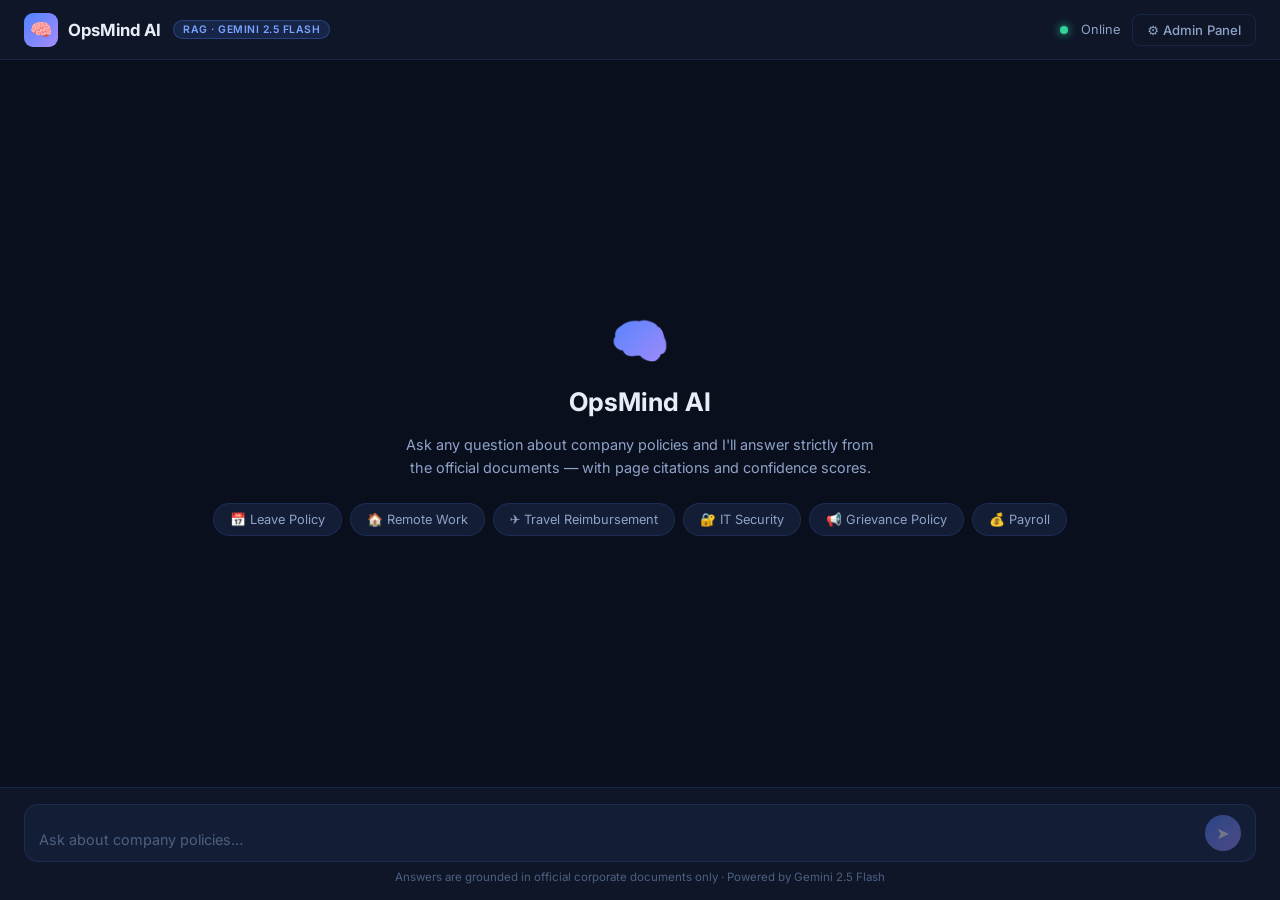
==== frontend/index.html @ 0e11fb0b "feat[static site]: Adding pages of the static site made with html, css and js" ====
<!DOCTYPE html>
<html lang="en">
<head>
  <meta charset="UTF-8" />
  <meta name="viewport" content="width=device-width, initial-scale=1.0" />
  <title>OpsMind AI — Employee Assistant</title>
  <meta name="description" content="OpsMind AI: Ask questions about company policies and get answers grounded in official documents." />
  <link rel="preconnect" href="https://fonts.googleapis.com" />
  <link rel="preconnect" href="https://fonts.gstatic.com" crossorigin />
  <link rel="stylesheet" href="css/styles.css" />
  <style>
    /* Page-specific overrides for single-page layout */
    .chat-only-shell {
      display: flex;
      flex-direction: column;
      height: 100vh;
      overflow: hidden;
    }

    .chat-only-header {
      display: flex;
      align-items: center;
      justify-content: space-between;
      padding: 0 24px;
      height: 60px;
      background: var(--bg-secondary);
      border-bottom: 1px solid var(--border);
      flex-shrink: 0;
    }

    .header-left {
      display: flex;
      align-items: center;
      gap: 12px;
    }

    .header-logo {
      display: flex;
      align-items: center;
      gap: 10px;
      font-size: 1.05rem;
      font-weight: 700;
    }

    .header-logo .logo-icon {
      width: 34px;
      height: 34px;
      border-radius: 9px;
      background: linear-gradient(135deg, #4f83ff, #a78bfa);
      display: flex;
      align-items: center;
      justify-content: center;
      font-size: 18px;
    }

    .header-badge {
      padding: 2px 9px;
      font-size: 0.65rem;
      font-weight: 600;
      letter-spacing: 0.5px;
      text-transform: uppercase;
      background: rgba(79, 131, 255, 0.15);
      color: var(--accent-light);
      border: 1px solid rgba(79, 131, 255, 0.3);
      border-radius: 99px;
    }

    .header-right {
      display: flex;
      align-items: center;
      gap: 12px;
    }

    .status-indicator {
      display: flex;
      align-items: center;
      gap: 7px;
      font-size: 0.8rem;
      color: var(--text-secondary);
    }

    .admin-link {
      display: flex;
      align-items: center;
      gap: 6px;
      padding: 7px 14px;
      border: 1px solid var(--border);
      border-radius: var(--radius-sm);
      font-size: 0.82rem;
      color: var(--text-secondary);
      transition: var(--transition);
      font-weight: 500;
    }

    .admin-link:hover {
      color: var(--text-primary);
      border-color: var(--border-hover);
      background: var(--bg-card);
    }

    .chat-body {
      flex: 1;
      display: flex;
      flex-direction: column;
      overflow: hidden;
    }
  </style>
</head>
<body>

<div class="chat-only-shell">

  <!-- ── Top Bar ─────────────────────────────────────────────────────────── -->
  <header class="chat-only-header">
    <div class="header-left">
      <div class="header-logo">
        <div class="logo-icon">🧠</div>
        <span>OpsMind AI</span>
      </div>
      <span class="header-badge">RAG · Gemini 2.5 Flash</span>
    </div>

    <div class="header-right">
      <div class="status-indicator">
        <span class="online-dot"></span>
        Online
      </div>
      <a href="admin.html" class="admin-link">⚙️ Admin Panel</a>
    </div>
  </header>

  <!-- ── Chat Body ──────────────────────────────────────────────────────── -->
  <main class="chat-body">

    <!-- Messages -->
    <div class="chat-messages" id="chat-messages">
      <div class="chat-welcome" id="welcome-state">

        <div class="welcome-icon">🧠</div>
        <h1 class="welcome-title">OpsMind AI</h1>
        <p class="welcome-sub">
          Ask any question about company policies and I'll answer strictly from
          the official documents — with page citations and confidence scores.
        </p>

        <div class="quick-chips">
          <button class="chip" data-q="What is the annual leave entitlement?">📅 Leave Policy</button>
          <button class="chip" data-q="What are the remote work guidelines?">🏠 Remote Work</button>
          <button class="chip" data-q="How are travel expenses reimbursed?">✈️ Travel Reimbursement</button>
          <button class="chip" data-q="What is the IT security policy?">🔐 IT Security</button>
          <button class="chip" data-q="How can I raise a grievance?">📢 Grievance Policy</button>
          <button class="chip" data-q="What are the payroll guidelines?">💰 Payroll</button>
        </div>

      </div>
    </div>

    <!-- Input Area -->
    <div class="chat-input-area">
      <div class="chat-input-row">
        <textarea
          id="chat-input"
          class="chat-input"
          placeholder="Ask about company policies…"
          rows="1"
          aria-label="Ask a question"
        ></textarea>
        <button class="send-btn" id="send-btn" disabled title="Send (Enter)">
          ➤
        </button>
      </div>
      <p class="input-disclaimer">
        Answers are grounded in official corporate documents only · Powered by Gemini 2.5 Flash
      </p>
    </div>

  </main>

</div>

<!-- Toast Container -->
<div class="toast-container" id="toast-container"></div>

<script src="js/chat.js"></script>
</body>
</html>
---- frontend/css/styles.css ----
/* ═══════════════════════════════════════════════════════════════════════
   OpsMind AI — Global Stylesheet
   Premium dark enterprise design with glassmorphism accents
═══════════════════════════════════════════════════════════════════════ */

@import url('https://fonts.googleapis.com/css2?family=Inter:wght@300;400;500;600;700&display=swap');

/* ── CSS Variables (Design Tokens) ─────────────────────────────────── */
:root {
  /* Palette */
  --bg-primary:   #0a0f1e;
  --bg-secondary: #0e1628;
  --bg-card:      #131d35;
  --bg-glass:     rgba(19, 29, 53, 0.65);
  --border:       rgba(79, 131, 255, 0.15);
  --border-hover: rgba(79, 131, 255, 0.35);

  /* Accent */
  --accent:       #4f83ff;
  --accent-light: #7ba4ff;
  --accent-glow:  rgba(79, 131, 255, 0.25);
  --accent-2:     #a78bfa;
  --success:      #34d399;
  --warning:      #fbbf24;
  --danger:       #f87171;

  /* Text */
  --text-primary:   #e8edf8;
  --text-secondary: #8fa3c8;
  --text-muted:     #4d6080;

  /* Misc */
  --radius-sm: 8px;
  --radius-md: 14px;
  --radius-lg: 20px;
  --shadow:    0 8px 32px rgba(0, 0, 0, 0.5);
  --shadow-sm: 0 2px 12px rgba(0, 0, 0, 0.3);
  --transition: 0.25s cubic-bezier(0.4, 0, 0.2, 1);
}

/* ── Reset & Base ───────────────────────────────────────────────────── */
*, *::before, *::after { box-sizing: border-box; margin: 0; padding: 0; }

html { font-size: 16px; scroll-behavior: smooth; }

body {
  font-family: 'Inter', system-ui, sans-serif;
  background: var(--bg-primary);
  color: var(--text-primary);
  min-height: 100vh;
  -webkit-font-smoothing: antialiased;
}

a { color: var(--accent); text-decoration: none; }
a:hover { color: var(--accent-light); }

button { cursor: pointer; font-family: inherit; }

/* ── Scrollbar ──────────────────────────────────────────────────────── */
::-webkit-scrollbar { width: 6px; }
::-webkit-scrollbar-track { background: var(--bg-secondary); }
::-webkit-scrollbar-thumb { background: var(--border-hover); border-radius: 99px; }

/* ── Layout ─────────────────────────────────────────────────────────── */
.app-shell {
  display: grid;
  grid-template-columns: 240px 1fr;
  grid-template-rows: 60px 1fr;
  height: 100vh;
  overflow: hidden;
}

/* ── Top Bar ────────────────────────────────────────────────────────── */
.topbar {
  grid-column: 1 / -1;
  display: flex;
  align-items: center;
  gap: 14px;
  padding: 0 24px;
  background: var(--bg-secondary);
  border-bottom: 1px solid var(--border);
  z-index: 100;
}

.topbar-logo {
  display: flex;
  align-items: center;
  gap: 10px;
  font-size: 1.1rem;
  font-weight: 700;
  letter-spacing: -0.3px;
}

.topbar-logo .logo-icon {
  width: 32px;
  height: 32px;
  border-radius: 8px;
  background: linear-gradient(135deg, var(--accent), var(--accent-2));
  display: flex;
  align-items: center;
  justify-content: center;
  font-size: 18px;
}

.topbar-badge {
  margin-left: 6px;
  padding: 2px 9px;
  font-size: 0.65rem;
  font-weight: 600;
  letter-spacing: 0.5px;
  text-transform: uppercase;
  background: var(--accent-glow);
  color: var(--accent-light);
  border: 1px solid var(--border-hover);
  border-radius: 99px;
}

.topbar-nav {
  display: flex;
  gap: 4px;
  margin-left: auto;
}

.nav-link {
  display: flex;
  align-items: center;
  gap: 6px;
  padding: 7px 14px;
  border-radius: var(--radius-sm);
  font-size: 0.85rem;
  font-weight: 500;
  color: var(--text-secondary);
  transition: var(--transition);
  border: 1px solid transparent;
}

.nav-link:hover,
.nav-link.active {
  color: var(--text-primary);
  background: var(--bg-card);
  border-color: var(--border);
}

.nav-link.active {
  color: var(--accent-light);
}

/* ── Sidebar ────────────────────────────────────────────────────────── */
.sidebar {
  background: var(--bg-secondary);
  border-right: 1px solid var(--border);
  padding: 20px 14px;
  display: flex;
  flex-direction: column;
  gap: 6px;
  overflow-y: auto;
}

.sidebar-section-title {
  font-size: 0.7rem;
  font-weight: 600;
  text-transform: uppercase;
  letter-spacing: 0.8px;
  color: var(--text-muted);
  padding: 8px 8px 4px;
  margin-top: 8px;
}

.sidebar-item {
  display: flex;
  align-items: center;
  gap: 9px;
  padding: 9px 10px;
  border-radius: var(--radius-sm);
  font-size: 0.85rem;
  color: var(--text-secondary);
  cursor: pointer;
  transition: var(--transition);
  border: 1px solid transparent;
}

.sidebar-item:hover {
  background: var(--bg-card);
  color: var(--text-primary);
}

.sidebar-item.active {
  background: var(--accent-glow);
  color: var(--accent-light);
  border-color: var(--border-hover);
  font-weight: 500;
}

.sidebar-item .icon { font-size: 1rem; width: 20px; text-align: center; }

/* ── Main Content ───────────────────────────────────────────────────── */
.main-content {
  overflow: hidden;
  display: flex;
  flex-direction: column;
}

/* ── Page ───────────────────────────────────────────────────────────── */
.page {
  display: none;
  flex-direction: column;
  height: 100%;
  overflow: hidden;
}

.page.active { display: flex; }

/* ── Chat Page ──────────────────────────────────────────────────────── */
.chat-header {
  padding: 16px 24px;
  background: var(--bg-secondary);
  border-bottom: 1px solid var(--border);
  display: flex;
  align-items: center;
  justify-content: space-between;
  flex-shrink: 0;
}

.chat-header-title {
  font-size: 1rem;
  font-weight: 600;
}

.chat-header-subtitle {
  font-size: 0.8rem;
  color: var(--text-muted);
  margin-top: 2px;
}

.online-dot {
  width: 8px;
  height: 8px;
  border-radius: 50%;
  background: var(--success);
  box-shadow: 0 0 8px var(--success);
  animation: pulse-dot 2s infinite;
  display: inline-block;
  margin-right: 6px;
}

@keyframes pulse-dot {
  0%, 100% { opacity: 1; }
  50% { opacity: 0.4; }
}

/* ── Chat messages ──────────────────────────────────────────────────── */
.chat-messages {
  flex: 1;
  overflow-y: auto;
  padding: 20px 24px;
  display: flex;
  flex-direction: column;
  gap: 20px;
}

.chat-welcome {
  display: flex;
  flex-direction: column;
  align-items: center;
  justify-content: center;
  flex: 1;
  text-align: center;
  gap: 16px;
  padding: 40px;
  animation: fadeIn 0.6s ease;
}

.welcome-icon {
  font-size: 3rem;
  background: linear-gradient(135deg, var(--accent), var(--accent-2));
  -webkit-background-clip: text;
  -webkit-text-fill-color: transparent;
  background-clip: text;
}

.welcome-title { font-size: 1.6rem; font-weight: 700; }
.welcome-sub { font-size: 0.9rem; color: var(--text-secondary); max-width: 480px; line-height: 1.6; }

.quick-chips {
  display: flex;
  flex-wrap: wrap;
  gap: 8px;
  justify-content: center;
  margin-top: 8px;
}

.chip {
  padding: 8px 16px;
  border-radius: 99px;
  border: 1px solid var(--border);
  background: var(--bg-card);
  font-size: 0.8rem;
  color: var(--text-secondary);
  cursor: pointer;
  transition: var(--transition);
}

.chip:hover {
  border-color: var(--accent);
  color: var(--accent-light);
  background: var(--accent-glow);
}

/* ── Message bubbles ────────────────────────────────────────────────── */
.message {
  display: flex;
  gap: 12px;
  animation: slideUp 0.3s ease;
  max-width: 820px;
}

@keyframes slideUp {
  from { opacity: 0; transform: translateY(12px); }
  to   { opacity: 1; transform: translateY(0); }
}

@keyframes fadeIn {
  from { opacity: 0; }
  to   { opacity: 1; }
}

.message.user { flex-direction: row-reverse; align-self: flex-end; }
.message.assistant { align-self: flex-start; }

.msg-avatar {
  width: 36px;
  height: 36px;
  border-radius: 50%;
  display: flex;
  align-items: center;
  justify-content: center;
  font-size: 1rem;
  flex-shrink: 0;
  font-weight: 600;
}

.message.user .msg-avatar {
  background: linear-gradient(135deg, var(--accent), var(--accent-2));
  color: white;
}

.message.assistant .msg-avatar {
  background: var(--bg-card);
  border: 1px solid var(--border);
  font-size: 1.1rem;
}

.msg-bubble {
  padding: 14px 18px;
  border-radius: var(--radius-md);
  font-size: 0.9rem;
  line-height: 1.65;
  max-width: 680px;
}

.message.user .msg-bubble {
  background: linear-gradient(135deg, rgba(79, 131, 255, 0.2), rgba(167, 139, 250, 0.15));
  border: 1px solid var(--border-hover);
  color: var(--text-primary);
}

.message.assistant .msg-bubble {
  background: var(--bg-card);
  border: 1px solid var(--border);
  color: var(--text-primary);
}

/* ── Citations ──────────────────────────────────────────────────────── */
.citations-block {
  margin-top: 12px;
  padding: 10px 14px;
  background: rgba(79, 131, 255, 0.06);
  border: 1px solid var(--border);
  border-radius: var(--radius-sm);
}

.citations-label {
  font-size: 0.72rem;
  font-weight: 600;
  text-transform: uppercase;
  letter-spacing: 0.6px;
  color: var(--text-muted);
  margin-bottom: 6px;
}

.citation-tag {
  display: inline-flex;
  align-items: center;
  gap: 5px;
  padding: 4px 10px;
  border-radius: 99px;
  background: var(--accent-glow);
  border: 1px solid rgba(79, 131, 255, 0.2);
  font-size: 0.75rem;
  color: var(--accent-light);
  margin: 3px 3px 0 0;
}

.confidence-bar-wrap {
  margin-top: 10px;
  display: flex;
  align-items: center;
  gap: 10px;
  font-size: 0.75rem;
  color: var(--text-muted);
}

.confidence-bar {
  flex: 1;
  height: 4px;
  background: var(--border);
  border-radius: 99px;
  overflow: hidden;
}

.confidence-fill {
  height: 100%;
  border-radius: 99px;
  background: linear-gradient(90deg, var(--accent), var(--success));
  transition: width 0.8s ease;
}

/* ── Thinking / Loading bubble ──────────────────────────────────────── */
.thinking-bubble {
  display: flex;
  gap: 5px;
  padding: 14px 18px;
  background: var(--bg-card);
  border: 1px solid var(--border);
  border-radius: var(--radius-md);
  align-items: center;
}

.dot-bounce {
  width: 7px;
  height: 7px;
  background: var(--accent);
  border-radius: 50%;
  animation: bounce 1.2s infinite;
}

.dot-bounce:nth-child(2) { animation-delay: 0.2s; }
.dot-bounce:nth-child(3) { animation-delay: 0.4s; }

@keyframes bounce {
  0%, 100% { transform: translateY(0); opacity: 0.5; }
  50% { transform: translateY(-6px); opacity: 1; }
}

/* ── Chat Input ─────────────────────────────────────────────────────── */
.chat-input-area {
  padding: 16px 24px;
  background: var(--bg-secondary);
  border-top: 1px solid var(--border);
  flex-shrink: 0;
}

.chat-input-row {
  display: flex;
  gap: 10px;
  align-items: flex-end;
  background: var(--bg-card);
  border: 1px solid var(--border);
  border-radius: var(--radius-md);
  padding: 10px 14px;
  transition: border-color var(--transition);
}

.chat-input-row:focus-within {
  border-color: var(--accent);
  box-shadow: 0 0 0 3px var(--accent-glow);
}

.chat-input {
  flex: 1;
  background: transparent;
  border: none;
  outline: none;
  color: var(--text-primary);
  font-family: inherit;
  font-size: 0.9rem;
  resize: none;
  max-height: 120px;
  min-height: 22px;
  line-height: 1.5;
}

.chat-input::placeholder { color: var(--text-muted); }

.send-btn {
  width: 36px;
  height: 36px;
  border-radius: 50%;
  border: none;
  background: linear-gradient(135deg, var(--accent), var(--accent-2));
  color: white;
  font-size: 1rem;
  display: flex;
  align-items: center;
  justify-content: center;
  flex-shrink: 0;
  transition: var(--transition);
}

.send-btn:hover:not(:disabled) {
  transform: scale(1.08);
  box-shadow: 0 4px 16px var(--accent-glow);
}

.send-btn:disabled { opacity: 0.4; cursor: not-allowed; }

.input-disclaimer {
  font-size: 0.72rem;
  color: var(--text-muted);
  text-align: center;
  margin-top: 8px;
}

/* ── Admin Page ─────────────────────────────────────────────────────── */
.admin-content {
  flex: 1;
  overflow-y: auto;
  padding: 28px;
  display: flex;
  flex-direction: column;
  gap: 24px;
}

.page-heading {
  font-size: 1.3rem;
  font-weight: 700;
  margin-bottom: 4px;
}

.page-sub {
  font-size: 0.85rem;
  color: var(--text-secondary);
}

/* ── Stats Row ──────────────────────────────────────────────────────── */
.stats-row {
  display: grid;
  grid-template-columns: repeat(auto-fit, minmax(180px, 1fr));
  gap: 16px;
}

.stat-card {
  background: var(--bg-card);
  border: 1px solid var(--border);
  border-radius: var(--radius-md);
  padding: 20px;
  display: flex;
  flex-direction: column;
  gap: 6px;
  transition: var(--transition);
}

.stat-card:hover { border-color: var(--border-hover); }

.stat-icon { font-size: 1.5rem; }

.stat-value {
  font-size: 2rem;
  font-weight: 700;
  background: linear-gradient(135deg, var(--text-primary), var(--accent-light));
  -webkit-background-clip: text;
  -webkit-text-fill-color: transparent;
  background-clip: text;
}

.stat-label {
  font-size: 0.8rem;
  color: var(--text-secondary);
}

/* ── Upload zone ────────────────────────────────────────────────────── */
.upload-zone {
  background: var(--bg-card);
  border: 2px dashed var(--border);
  border-radius: var(--radius-lg);
  padding: 48px 24px;
  text-align: center;
  cursor: pointer;
  transition: var(--transition);
  position: relative;
}

.upload-zone:hover,
.upload-zone.dragover {
  border-color: var(--accent);
  background: rgba(79, 131, 255, 0.05);
}

.upload-zone-icon { font-size: 2.5rem; margin-bottom: 12px; }

.upload-zone-title {
  font-size: 1rem;
  font-weight: 600;
  margin-bottom: 6px;
}

.upload-zone-sub {
  font-size: 0.82rem;
  color: var(--text-secondary);
}

.upload-zone input[type="file"] {
  position: absolute;
  inset: 0;
  opacity: 0;
  cursor: pointer;
}

/* ── Buttons ────────────────────────────────────────────────────────── */
.btn {
  display: inline-flex;
  align-items: center;
  gap: 6px;
  padding: 9px 18px;
  border-radius: var(--radius-sm);
  font-size: 0.85rem;
  font-weight: 500;
  border: 1px solid transparent;
  transition: var(--transition);
}

.btn-primary {
  background: var(--accent);
  color: white;
}

.btn-primary:hover {
  background: var(--accent-light);
  box-shadow: 0 4px 16px var(--accent-glow);
}

.btn-danger {
  background: transparent;
  color: var(--danger);
  border-color: rgba(248, 113, 113, 0.3);
}

.btn-danger:hover {
  background: rgba(248, 113, 113, 0.1);
}

.btn-ghost {
  background: transparent;
  color: var(--text-secondary);
  border-color: var(--border);
}

.btn-ghost:hover {
  color: var(--text-primary);
  background: var(--bg-card);
}

.btn:disabled { opacity: 0.4; pointer-events: none; }

/* ── Progress ───────────────────────────────────────────────────────── */
.upload-progress {
  background: var(--bg-card);
  border: 1px solid var(--border);
  border-radius: var(--radius-md);
  padding: 16px;
  display: flex;
  align-items: center;
  gap: 14px;
}

.progress-bar-wrap {
  flex: 1;
  height: 6px;
  background: var(--border);
  border-radius: 99px;
  overflow: hidden;
}

.progress-fill {
  height: 100%;
  background: linear-gradient(90deg, var(--accent), var(--accent-2));
  animation: progress-anim 1.5s ease infinite;
}

@keyframes progress-anim {
  0%   { width: 0%; }
  50%  { width: 70%; }
  100% { width: 100%; }
}

/* ── Document Table ─────────────────────────────────────────────────── */
.doc-table-card {
  background: var(--bg-card);
  border: 1px solid var(--border);
  border-radius: var(--radius-md);
  overflow: hidden;
}

.doc-table-header {
  display: flex;
  align-items: center;
  justify-content: space-between;
  padding: 16px 20px;
  border-bottom: 1px solid var(--border);
}

.doc-table {
  width: 100%;
  border-collapse: collapse;
}

.doc-table th {
  padding: 12px 20px;
  font-size: 0.75rem;
  text-transform: uppercase;
  letter-spacing: 0.5px;
  color: var(--text-muted);
  font-weight: 600;
  text-align: left;
  background: var(--bg-secondary);
  border-bottom: 1px solid var(--border);
}

.doc-table td {
  padding: 13px 20px;
  font-size: 0.85rem;
  border-bottom: 1px solid rgba(79, 131, 255, 0.06);
  vertical-align: middle;
}

.doc-table tr:last-child td { border-bottom: none; }

.doc-table tr:hover td { background: rgba(79, 131, 255, 0.04); }

.doc-name {
  display: flex;
  align-items: center;
  gap: 10px;
  font-weight: 500;
}

.doc-icon {
  width: 32px;
  height: 32px;
  border-radius: 8px;
  background: rgba(248, 113, 113, 0.1);
  border: 1px solid rgba(248, 113, 113, 0.2);
  display: flex;
  align-items: center;
  justify-content: center;
  font-size: 0.85rem;
  flex-shrink: 0;
}

.chunk-badge {
  padding: 3px 9px;
  border-radius: 99px;
  background: var(--accent-glow);
  border: 1px solid var(--border-hover);
  font-size: 0.75rem;
  color: var(--accent-light);
}

.empty-state {
  text-align: center;
  padding: 48px 20px;
  color: var(--text-muted);
}

.empty-state-icon { font-size: 2.5rem; margin-bottom: 12px; }

/* ── Toast ──────────────────────────────────────────────────────────── */
.toast-container {
  position: fixed;
  bottom: 24px;
  right: 24px;
  z-index: 9999;
  display: flex;
  flex-direction: column;
  gap: 8px;
  pointer-events: none;
}

.toast {
  padding: 12px 18px;
  border-radius: var(--radius-sm);
  font-size: 0.85rem;
  font-weight: 500;
  display: flex;
  align-items: center;
  gap: 8px;
  pointer-events: all;
  animation: toastIn 0.3s ease, toastOut 0.3s ease 2.7s forwards;
  border: 1px solid;
  backdrop-filter: blur(16px);
}

.toast.success { background: rgba(52, 211, 153, 0.1); border-color: rgba(52, 211, 153, 0.25); color: var(--success); }
.toast.error   { background: rgba(248, 113, 113, 0.1); border-color: rgba(248, 113, 113, 0.25); color: var(--danger); }
.toast.info    { background: rgba(79, 131, 255, 0.1);  border-color: var(--border-hover);        color: var(--accent-light); }

@keyframes toastIn  { from { opacity: 0; transform: translateX(20px); } to   { opacity: 1; transform: translateX(0); } }
@keyframes toastOut { from { opacity: 1; } to { opacity: 0; transform: translateX(20px); } }

/* ── Responsive tweaks ──────────────────────────────────────────────── */
@media (max-width: 768px) {
  .app-shell {
    grid-template-columns: 1fr;
    grid-template-rows: 60px auto 1fr;
  }

  .sidebar { display: none; }

  .topbar-nav { display: flex; }
}
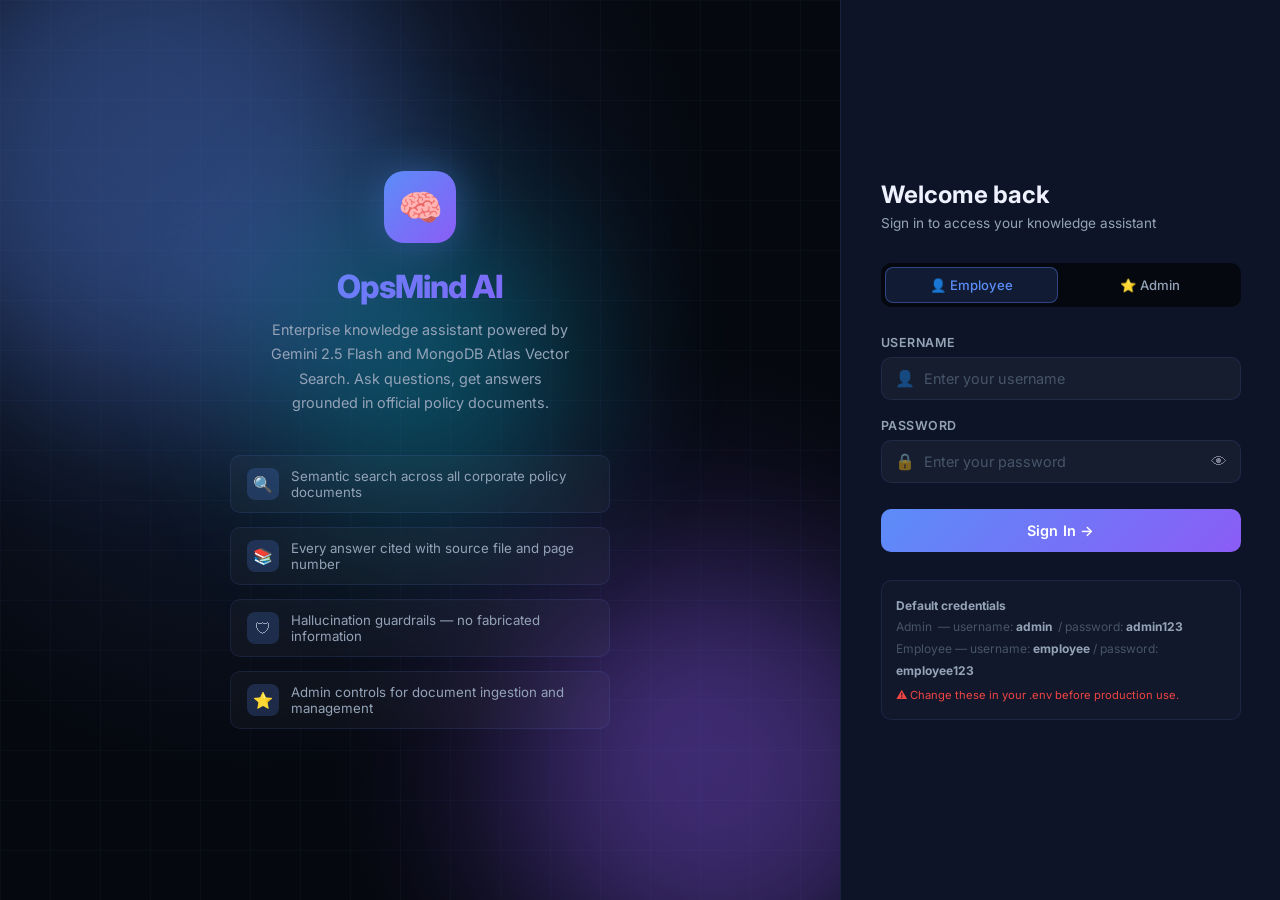
==== commit 76a1e0ae: "feat[backend] & update[frontend]: added fastapi backend and madesome minor changes to the frontend" ====
--- a/frontend/index.html
+++ b/frontend/index.html
@@ -1,186 +1,187 @@
 <!DOCTYPE html>
 <html lang="en">
 <head>
-  <meta charset="UTF-8" />
-  <meta name="viewport" content="width=device-width, initial-scale=1.0" />
-  <title>OpsMind AI — Employee Assistant</title>
-  <meta name="description" content="OpsMind AI: Ask questions about company policies and get answers grounded in official documents." />
-  <link rel="preconnect" href="https://fonts.googleapis.com" />
-  <link rel="preconnect" href="https://fonts.gstatic.com" crossorigin />
-  <link rel="stylesheet" href="css/styles.css" />
-  <style>
-    /* Page-specific overrides for single-page layout */
-    .chat-only-shell {
-      display: flex;
-      flex-direction: column;
-      height: 100vh;
-      overflow: hidden;
-    }
+  <meta charset="UTF-8"/>
+  <meta name="viewport" content="width=device-width,initial-scale=1.0"/>
+  <title>OpsMind AI — Sign In</title>
+  <meta name="description" content="Sign in to OpsMind AI — your enterprise knowledge assistant."/>
+  <link rel="preconnect" href="https://fonts.googleapis.com"/>
+  <link rel="preconnect" href="https://fonts.gstatic.com" crossorigin/>
+  <link rel="stylesheet" href="css/styles.css"/>
+</head>
+<body style="overflow:auto">
 
-    .chat-only-header {
-      display: flex;
-      align-items: center;
-      justify-content: space-between;
-      padding: 0 24px;
-      height: 60px;
-      background: var(--bg-secondary);
-      border-bottom: 1px solid var(--border);
-      flex-shrink: 0;
-    }
+<div class="login-page">
 
-    .header-left {
-      display: flex;
-      align-items: center;
-      gap: 12px;
-    }
-
-    .header-logo {
-      display: flex;
-      align-items: center;
-      gap: 10px;
-      font-size: 1.05rem;
-      font-weight: 700;
-    }
-
-    .header-logo .logo-icon {
-      width: 34px;
-      height: 34px;
-      border-radius: 9px;
-      background: linear-gradient(135deg, #4f83ff, #a78bfa);
-      display: flex;
-      align-items: center;
-      justify-content: center;
-      font-size: 18px;
-    }
-
-    .header-badge {
-      padding: 2px 9px;
-      font-size: 0.65rem;
-      font-weight: 600;
-      letter-spacing: 0.5px;
-      text-transform: uppercase;
-      background: rgba(79, 131, 255, 0.15);
-      color: var(--accent-light);
-      border: 1px solid rgba(79, 131, 255, 0.3);
-      border-radius: 99px;
-    }
-
-    .header-right {
-      display: flex;
-      align-items: center;
-      gap: 12px;
-    }
-
-    .status-indicator {
-      display: flex;
-      align-items: center;
-      gap: 7px;
-      font-size: 0.8rem;
-      color: var(--text-secondary);
-    }
-
-    .admin-link {
-      display: flex;
-      align-items: center;
-      gap: 6px;
-      padding: 7px 14px;
-      border: 1px solid var(--border);
-      border-radius: var(--radius-sm);
-      font-size: 0.82rem;
-      color: var(--text-secondary);
-      transition: var(--transition);
-      font-weight: 500;
-    }
-
-    .admin-link:hover {
-      color: var(--text-primary);
-      border-color: var(--border-hover);
-      background: var(--bg-card);
-    }
-
-    .chat-body {
-      flex: 1;
-      display: flex;
-      flex-direction: column;
-      overflow: hidden;
-    }
-  </style>
-</head>
-<body>
-
-<div class="chat-only-shell">
-
-  <!-- ── Top Bar ─────────────────────────────────────────────────────────── -->
-  <header class="chat-only-header">
-    <div class="header-left">
-      <div class="header-logo">
-        <div class="logo-icon">🧠</div>
-        <span>OpsMind AI</span>
-      </div>
-      <span class="header-badge">RAG · Gemini 2.5 Flash</span>
+  <!-- ── Left branding panel ───────────────────────────────────────── -->
+  <div class="login-left">
+    <div class="login-left-bg">
+      <div class="aurora aurora-1"></div>
+      <div class="aurora aurora-2"></div>
+      <div class="aurora aurora-3"></div>
     </div>
 
-    <div class="header-right">
-      <div class="status-indicator">
-        <span class="online-dot"></span>
-        Online
+    <div class="login-left-content">
+      <div class="login-brand-logo">🧠</div>
+      <div class="login-brand-name">OpsMind AI</div>
+      <p class="login-brand-tagline">
+        Enterprise knowledge assistant powered by Gemini 2.5 Flash and MongoDB Atlas Vector Search.
+        Ask questions, get answers grounded in official policy documents.
+      </p>
+
+      <div class="login-features">
+        <div class="login-feature">
+          <div class="login-feature-icon">🔍</div>
+          <div>Semantic search across all corporate policy documents</div>
+        </div>
+        <div class="login-feature">
+          <div class="login-feature-icon">📚</div>
+          <div>Every answer cited with source file and page number</div>
+        </div>
+        <div class="login-feature">
+          <div class="login-feature-icon">🛡</div>
+          <div>Hallucination guardrails — no fabricated information</div>
+        </div>
+        <div class="login-feature">
+          <div class="login-feature-icon">⭐</div>
+          <div>Admin controls for document ingestion and management</div>
+        </div>
       </div>
-      <a href="admin.html" class="admin-link">⚙️ Admin Panel</a>
     </div>
-  </header>
+  </div>
 
-  <!-- ── Chat Body ──────────────────────────────────────────────────────── -->
-  <main class="chat-body">
+  <!-- ── Right form panel ──────────────────────────────────────────── -->
+  <div class="login-right">
+    <div class="login-form-card">
 
-    <!-- Messages -->
-    <div class="chat-messages" id="chat-messages">
-      <div class="chat-welcome" id="welcome-state">
+      <div class="login-form-header">
+        <div class="login-form-title">Welcome back</div>
+        <div class="login-form-sub">Sign in to access your knowledge assistant</div>
+      </div>
 
-        <div class="welcome-icon">🧠</div>
-        <h1 class="welcome-title">OpsMind AI</h1>
-        <p class="welcome-sub">
-          Ask any question about company policies and I'll answer strictly from
-          the official documents — with page citations and confidence scores.
-        </p>
+      <!-- Role tabs -->
+      <div class="role-tabs">
+        <button class="role-tab employee active" id="tab-employee" onclick="setRole('employee')">
+          👤 Employee
+        </button>
+        <button class="role-tab admin" id="tab-admin" onclick="setRole('admin')">
+          ⭐ Admin
+        </button>
+      </div>
 
-        <div class="quick-chips">
-          <button class="chip" data-q="What is the annual leave entitlement?">📅 Leave Policy</button>
-          <button class="chip" data-q="What are the remote work guidelines?">🏠 Remote Work</button>
-          <button class="chip" data-q="How are travel expenses reimbursed?">✈️ Travel Reimbursement</button>
-          <button class="chip" data-q="What is the IT security policy?">🔐 IT Security</button>
-          <button class="chip" data-q="How can I raise a grievance?">📢 Grievance Policy</button>
-          <button class="chip" data-q="What are the payroll guidelines?">💰 Payroll</button>
+      <!-- Login form -->
+      <form id="login-form" onsubmit="handleLogin(event)">
+
+        <div class="form-group">
+          <label class="form-label" for="username">Username</label>
+          <div class="form-input-wrap">
+            <span class="form-input-icon">👤</span>
+            <input
+              id="username"
+              class="form-input"
+              type="text"
+              placeholder="Enter your username"
+              autocomplete="username"
+              required
+            />
+          </div>
         </div>
 
+        <div class="form-group">
+          <label class="form-label" for="password">Password</label>
+          <div class="form-input-wrap">
+            <span class="form-input-icon">🔒</span>
+            <input
+              id="password"
+              class="form-input"
+              type="password"
+              placeholder="Enter your password"
+              autocomplete="current-password"
+              required
+            />
+            <span class="pwd-toggle" id="pwd-toggle" onclick="togglePwd()">👁</span>
+          </div>
+        </div>
+
+        <div class="login-error" id="login-error"></div>
+
+        <button class="login-btn" type="submit" id="login-btn">
+          Sign In →
+        </button>
+
+      </form>
+
+      <div class="default-creds">
+        <strong>Default credentials</strong><br/>
+        Admin &nbsp;— username: <strong>admin</strong> &nbsp;/ password: <strong>admin123</strong><br/>
+        Employee — username: <strong>employee</strong> / password: <strong>employee123</strong><br/>
+        <span style="margin-top:4px;display:block;color:var(--danger);font-size:.7rem">⚠ Change these in your .env before production use.</span>
       </div>
+
     </div>
-
-    <!-- Input Area -->
-    <div class="chat-input-area">
-      <div class="chat-input-row">
-        <textarea
-          id="chat-input"
-          class="chat-input"
-          placeholder="Ask about company policies…"
-          rows="1"
-          aria-label="Ask a question"
-        ></textarea>
-        <button class="send-btn" id="send-btn" disabled title="Send (Enter)">
-          ➤
-        </button>
-      </div>
-      <p class="input-disclaimer">
-        Answers are grounded in official corporate documents only · Powered by Gemini 2.5 Flash
-      </p>
-    </div>
-
-  </main>
-
+  </div>
 </div>
 
-<!-- Toast Container -->
-<div class="toast-container" id="toast-container"></div>
+<script src="js/auth.js"></script>
+<script>
+  // Redirect if already logged in
+  (function() {
+    const token = localStorage.getItem('opsmind_token');
+    const user  = JSON.parse(localStorage.getItem('opsmind_user') || 'null');
+    if (token && user) {
+      window.location.href = user.role === 'admin' ? '/app/admin.html' : '/app/chat.html';
+    }
+  })();
 
-<script src="js/chat.js"></script>
+  let selectedRole = 'employee';
+
+  function setRole(role) {
+    selectedRole = role;
+    document.getElementById('tab-employee').className = `role-tab employee${role==='employee'?' active':''}`;
+    document.getElementById('tab-admin').className    = `role-tab admin${role==='admin'?' active':''}`;
+    // Pre-fill username hint
+    document.getElementById('username').placeholder =
+      role === 'admin' ? 'admin' : 'employee';
+  }
+
+  function togglePwd() {
+    const inp = document.getElementById('password');
+    inp.type = inp.type === 'password' ? 'text' : 'password';
+  }
+
+  async function handleLogin(e) {
+    e.preventDefault();
+    const btn = document.getElementById('login-btn');
+    const errEl = document.getElementById('login-error');
+    errEl.classList.remove('visible');
+    btn.disabled = true;
+    btn.textContent = 'Signing in…';
+
+    const username = document.getElementById('username').value.trim();
+    const password = document.getElementById('password').value;
+
+    try {
+      const res = await fetch('/auth/login', {
+        method: 'POST',
+        headers: { 'Content-Type': 'application/json' },
+        body: JSON.stringify({ username, password }),
+      });
+
+      const data = await res.json();
+      if (!res.ok) throw new Error(data.detail || 'Login failed');
+
+      Auth.saveAuth(data);
+
+      // Redirect by role
+      window.location.href = data.role === 'admin' ? '/app/admin.html' : '/app/chat.html';
+
+    } catch (err) {
+      errEl.textContent = err.message;
+      errEl.classList.add('visible');
+      btn.disabled = false;
+      btn.textContent = 'Sign In →';
+    }
+  }
+</script>
 </body>
 </html>
--- a/frontend/css/styles.css
+++ b/frontend/css/styles.css
@@ -1,820 +1,1169 @@
-/* ═══════════════════════════════════════════════════════════════════════
-   OpsMind AI — Global Stylesheet
-   Premium dark enterprise design with glassmorphism accents
-═══════════════════════════════════════════════════════════════════════ */
-
-@import url('https://fonts.googleapis.com/css2?family=Inter:wght@300;400;500;600;700&display=swap');
-
-/* ── CSS Variables (Design Tokens) ─────────────────────────────────── */
+/* ═══════════════════════════════════════════════════════════════
+   OpsMind AI — Premium Enterprise Design System v2
+   Dark glassmorphism · Inter font · Micro-animations
+═══════════════════════════════════════════════════════════════ */
+
+@import url('https://fonts.googleapis.com/css2?family=Inter:wght@300;400;500;600;700;800&display=swap');
+
+/* ── Design Tokens ──────────────────────────────────────────── */
 :root {
-  /* Palette */
-  --bg-primary:   #0a0f1e;
-  --bg-secondary: #0e1628;
-  --bg-card:      #131d35;
-  --bg-glass:     rgba(19, 29, 53, 0.65);
-  --border:       rgba(79, 131, 255, 0.15);
-  --border-hover: rgba(79, 131, 255, 0.35);
-
-  /* Accent */
-  --accent:       #4f83ff;
-  --accent-light: #7ba4ff;
-  --accent-glow:  rgba(79, 131, 255, 0.25);
-  --accent-2:     #a78bfa;
-  --success:      #34d399;
-  --warning:      #fbbf24;
-  --danger:       #f87171;
-
-  /* Text */
-  --text-primary:   #e8edf8;
-  --text-secondary: #8fa3c8;
-  --text-muted:     #4d6080;
-
-  /* Misc */
-  --radius-sm: 8px;
-  --radius-md: 14px;
-  --radius-lg: 20px;
-  --shadow:    0 8px 32px rgba(0, 0, 0, 0.5);
-  --shadow-sm: 0 2px 12px rgba(0, 0, 0, 0.3);
-  --transition: 0.25s cubic-bezier(0.4, 0, 0.2, 1);
-}
-
-/* ── Reset & Base ───────────────────────────────────────────────────── */
-*, *::before, *::after { box-sizing: border-box; margin: 0; padding: 0; }
-
-html { font-size: 16px; scroll-behavior: smooth; }
-
+  --bg-deep:      #05080f;
+  --bg-base:      #080d1a;
+  --bg-elevated:  #0d1427;
+  --bg-card:      #111c34;
+  --bg-glass:     rgba(13, 20, 39, 0.7);
+  --bg-input:     rgba(255,255,255,0.04);
+
+  --border:       rgba(99,130,255,0.12);
+  --border-mid:   rgba(99,130,255,0.22);
+  --border-glow:  rgba(99,130,255,0.4);
+
+  --accent:       #5b8df8;
+  --accent-2:     #8b5cf6;
+  --accent-glow:  rgba(91,141,248,0.2);
+  --grad-main:    linear-gradient(135deg,#5b8df8,#8b5cf6);
+  --grad-subtle:  linear-gradient(135deg,rgba(91,141,248,.15),rgba(139,92,246,.1));
+
+  --success:  #10b981;
+  --warning:  #f59e0b;
+  --danger:   #ef4444;
+  --info:     #06b6d4;
+
+  --text-1: #eef2ff;
+  --text-2: #94a3b8;
+  --text-3: #475569;
+
+  --r-sm: 10px;
+  --r-md: 16px;
+  --r-lg: 22px;
+  --r-xl: 32px;
+  --shadow-lg: 0 20px 60px rgba(0,0,0,.7);
+  --shadow-sm: 0 4px 20px rgba(0,0,0,.4);
+  --ease: cubic-bezier(.4,0,.2,1);
+  --dur: 220ms;
+}
+
+/* ── Reset ──────────────────────────────────────────────────── */
+*,*::before,*::after { box-sizing:border-box; margin:0; padding:0; }
+html { font-size:16px; scroll-behavior:smooth; }
 body {
-  font-family: 'Inter', system-ui, sans-serif;
-  background: var(--bg-primary);
-  color: var(--text-primary);
-  min-height: 100vh;
-  -webkit-font-smoothing: antialiased;
-}
-
-a { color: var(--accent); text-decoration: none; }
-a:hover { color: var(--accent-light); }
-
-button { cursor: pointer; font-family: inherit; }
-
-/* ── Scrollbar ──────────────────────────────────────────────────────── */
-::-webkit-scrollbar { width: 6px; }
-::-webkit-scrollbar-track { background: var(--bg-secondary); }
-::-webkit-scrollbar-thumb { background: var(--border-hover); border-radius: 99px; }
-
-/* ── Layout ─────────────────────────────────────────────────────────── */
+  font-family:'Inter',system-ui,sans-serif;
+  background:var(--bg-base);
+  color:var(--text-1);
+  min-height:100vh;
+  -webkit-font-smoothing:antialiased;
+  overflow:hidden;
+}
+a { color:var(--accent); text-decoration:none; transition:color var(--dur) var(--ease); }
+a:hover { color:#93b4fc; }
+button { cursor:pointer; font-family:inherit; border:none; background:none; }
+::-webkit-scrollbar { width:5px; }
+::-webkit-scrollbar-track { background:transparent; }
+::-webkit-scrollbar-thumb { background:var(--border-mid); border-radius:99px; }
+
+/* ══════════════════════════════════════════════════════════════
+   LOGIN PAGE
+══════════════════════════════════════════════════════════════ */
+
+.login-page {
+  display:flex;
+  min-height:100vh;
+  overflow:auto;
+}
+
+/* ── Left Panel ─────────────────────────────────────────────── */
+.login-left {
+  flex:1;
+  display:flex;
+  flex-direction:column;
+  justify-content:center;
+  align-items:center;
+  padding:48px;
+  position:relative;
+  overflow:hidden;
+  background: radial-gradient(ellipse 80% 80% at 30% 30%, rgba(91,141,248,.18) 0%, transparent 70%),
+              radial-gradient(ellipse 60% 60% at 80% 80%, rgba(139,92,246,.14) 0%, transparent 70%),
+              var(--bg-deep);
+}
+
+.login-left-bg {
+  position:absolute;
+  inset:0;
+  pointer-events:none;
+  overflow:hidden;
+}
+
+.aurora {
+  position:absolute;
+  border-radius:50%;
+  filter:blur(80px);
+  animation:auroraPulse 8s ease-in-out infinite alternate;
+  opacity:.35;
+}
+.aurora-1 { width:500px; height:500px; background:var(--accent); top:-100px; left:-100px; animation-delay:0s; }
+.aurora-2 { width:400px; height:400px; background:var(--accent-2); bottom:-80px; right:-80px; animation-delay:3s; }
+.aurora-3 { width:300px; height:300px; background:#06b6d4; top:40%; left:50%; transform:translate(-50%,-50%); animation-delay:1.5s; }
+
+@keyframes auroraPulse {
+  from { transform:scale(1) translate(0,0); }
+  to   { transform:scale(1.15) translate(20px,10px); }
+}
+
+/* Grid lines overlay */
+.login-left::after {
+  content:'';
+  position:absolute;
+  inset:0;
+  background-image:
+    linear-gradient(rgba(91,141,248,.04) 1px, transparent 1px),
+    linear-gradient(90deg, rgba(91,141,248,.04) 1px, transparent 1px);
+  background-size:50px 50px;
+  pointer-events:none;
+}
+
+.login-left-content {
+  position:relative;
+  z-index:1;
+  text-align:center;
+  max-width:380px;
+}
+
+.login-brand-logo {
+  width:72px; height:72px;
+  border-radius:20px;
+  background:var(--grad-main);
+  display:flex; align-items:center; justify-content:center;
+  font-size:36px;
+  margin:0 auto 24px;
+  box-shadow:0 0 40px rgba(91,141,248,.4);
+  animation:logoFloat 4s ease-in-out infinite;
+}
+
+@keyframes logoFloat {
+  0%,100% { transform:translateY(0); }
+  50%      { transform:translateY(-8px); }
+}
+
+.login-brand-name {
+  font-size:2rem;
+  font-weight:800;
+  letter-spacing:-1px;
+  background:var(--grad-main);
+  -webkit-background-clip:text;
+  -webkit-text-fill-color:transparent;
+  background-clip:text;
+  margin-bottom:12px;
+}
+
+.login-brand-tagline {
+  font-size:.9rem;
+  color:var(--text-2);
+  line-height:1.7;
+  max-width:300px;
+  margin:0 auto;
+}
+
+.login-features {
+  margin-top:40px;
+  display:flex;
+  flex-direction:column;
+  gap:14px;
+  text-align:left;
+}
+
+.login-feature {
+  display:flex;
+  align-items:center;
+  gap:12px;
+  padding:12px 16px;
+  background:rgba(255,255,255,.03);
+  border:1px solid var(--border);
+  border-radius:var(--r-sm);
+  font-size:.83rem;
+  color:var(--text-2);
+  backdrop-filter:blur(8px);
+}
+
+.login-feature-icon {
+  width:32px; height:32px;
+  flex-shrink:0;
+  border-radius:8px;
+  background:var(--accent-glow);
+  display:flex; align-items:center; justify-content:center;
+  font-size:16px;
+}
+
+/* ── Right Panel (form) ─────────────────────────────────────── */
+.login-right {
+  width:440px;
+  flex-shrink:0;
+  display:flex;
+  align-items:center;
+  justify-content:center;
+  padding:40px 36px;
+  background:var(--bg-elevated);
+  border-left:1px solid var(--border);
+}
+
+.login-form-card {
+  width:100%;
+  max-width:360px;
+}
+
+.login-form-header {
+  margin-bottom:32px;
+}
+
+.login-form-title {
+  font-size:1.5rem;
+  font-weight:700;
+  margin-bottom:6px;
+}
+
+.login-form-sub {
+  font-size:.85rem;
+  color:var(--text-2);
+}
+
+/* Role tabs */
+.role-tabs {
+  display:flex;
+  gap:6px;
+  background:var(--bg-deep);
+  border-radius:var(--r-sm);
+  padding:4px;
+  margin-bottom:28px;
+}
+
+.role-tab {
+  flex:1;
+  display:flex;
+  align-items:center;
+  justify-content:center;
+  gap:6px;
+  padding:9px;
+  border-radius:8px;
+  font-size:.82rem;
+  font-weight:500;
+  color:var(--text-2);
+  cursor:pointer;
+  transition:all var(--dur) var(--ease);
+  border:1px solid transparent;
+}
+
+.role-tab:hover { color:var(--text-1); }
+
+.role-tab.active {
+  background:var(--bg-card);
+  color:var(--text-1);
+  border-color:var(--border-mid);
+}
+
+.role-tab.active.admin { color:#f0a020; border-color:rgba(240,160,32,.3); }
+.role-tab.active.employee { color:var(--accent); border-color:var(--border-glow); }
+
+/* Form fields */
+.form-group {
+  margin-bottom:18px;
+}
+
+.form-label {
+  display:block;
+  font-size:.78rem;
+  font-weight:600;
+  color:var(--text-2);
+  margin-bottom:7px;
+  text-transform:uppercase;
+  letter-spacing:.5px;
+}
+
+.form-input-wrap {
+  position:relative;
+  display:flex;
+  align-items:center;
+}
+
+.form-input-icon {
+  position:absolute;
+  left:14px;
+  font-size:16px;
+  opacity:.5;
+  pointer-events:none;
+}
+
+.form-input {
+  width:100%;
+  padding:12px 14px 12px 42px;
+  background:var(--bg-input);
+  border:1px solid var(--border);
+  border-radius:var(--r-sm);
+  color:var(--text-1);
+  font-family:inherit;
+  font-size:.9rem;
+  transition:border-color var(--dur) var(--ease), box-shadow var(--dur) var(--ease);
+  outline:none;
+}
+
+.form-input:focus {
+  border-color:var(--accent);
+  box-shadow:0 0 0 3px var(--accent-glow);
+}
+
+.form-input::placeholder { color:var(--text-3); }
+
+.pwd-toggle {
+  position:absolute;
+  right:14px;
+  font-size:16px;
+  opacity:.45;
+  cursor:pointer;
+  user-select:none;
+  transition:opacity var(--dur);
+}
+.pwd-toggle:hover { opacity:.8; }
+
+/* Submit button */
+.login-btn {
+  width:100%;
+  padding:13px;
+  border-radius:var(--r-sm);
+  background:var(--grad-main);
+  color:#fff;
+  font-size:.9rem;
+  font-weight:600;
+  letter-spacing:.2px;
+  cursor:pointer;
+  transition:all var(--dur) var(--ease);
+  position:relative;
+  overflow:hidden;
+  margin-top:8px;
+}
+
+.login-btn::after {
+  content:'';
+  position:absolute;
+  inset:0;
+  background:rgba(255,255,255,0);
+  transition:background var(--dur);
+}
+.login-btn:hover::after { background:rgba(255,255,255,.08); }
+.login-btn:active { transform:scale(.98); }
+.login-btn:disabled { opacity:.5; cursor:not-allowed; }
+
+.login-error {
+  margin-top:14px;
+  padding:10px 14px;
+  background:rgba(239,68,68,.1);
+  border:1px solid rgba(239,68,68,.25);
+  border-radius:var(--r-sm);
+  font-size:.82rem;
+  color:#fca5a5;
+  display:none;
+}
+
+.login-error.visible { display:block; animation:fadeIn .25s ease; }
+
+.default-creds {
+  margin-top:28px;
+  padding:14px;
+  background:rgba(255,255,255,.02);
+  border:1px solid var(--border);
+  border-radius:var(--r-sm);
+  font-size:.75rem;
+  color:var(--text-3);
+  line-height:1.8;
+}
+
+.default-creds strong { color:var(--text-2); }
+
+/* ══════════════════════════════════════════════════════════════
+   SHARED APP SHELL (chat + admin pages)
+══════════════════════════════════════════════════════════════ */
+
 .app-shell {
-  display: grid;
-  grid-template-columns: 240px 1fr;
-  grid-template-rows: 60px 1fr;
-  height: 100vh;
-  overflow: hidden;
-}
-
-/* ── Top Bar ────────────────────────────────────────────────────────── */
-.topbar {
-  grid-column: 1 / -1;
-  display: flex;
-  align-items: center;
-  gap: 14px;
-  padding: 0 24px;
-  background: var(--bg-secondary);
-  border-bottom: 1px solid var(--border);
-  z-index: 100;
-}
-
-.topbar-logo {
-  display: flex;
-  align-items: center;
-  gap: 10px;
-  font-size: 1.1rem;
-  font-weight: 700;
-  letter-spacing: -0.3px;
-}
-
-.topbar-logo .logo-icon {
-  width: 32px;
-  height: 32px;
-  border-radius: 8px;
-  background: linear-gradient(135deg, var(--accent), var(--accent-2));
-  display: flex;
-  align-items: center;
-  justify-content: center;
-  font-size: 18px;
-}
-
-.topbar-badge {
-  margin-left: 6px;
-  padding: 2px 9px;
-  font-size: 0.65rem;
-  font-weight: 600;
-  letter-spacing: 0.5px;
-  text-transform: uppercase;
-  background: var(--accent-glow);
-  color: var(--accent-light);
-  border: 1px solid var(--border-hover);
-  border-radius: 99px;
-}
-
-.topbar-nav {
-  display: flex;
-  gap: 4px;
-  margin-left: auto;
-}
-
-.nav-link {
-  display: flex;
-  align-items: center;
-  gap: 6px;
-  padding: 7px 14px;
-  border-radius: var(--radius-sm);
-  font-size: 0.85rem;
-  font-weight: 500;
-  color: var(--text-secondary);
-  transition: var(--transition);
-  border: 1px solid transparent;
-}
-
-.nav-link:hover,
-.nav-link.active {
-  color: var(--text-primary);
-  background: var(--bg-card);
-  border-color: var(--border);
-}
-
-.nav-link.active {
-  color: var(--accent-light);
-}
-
-/* ── Sidebar ────────────────────────────────────────────────────────── */
+  display:flex;
+  height:100vh;
+  overflow:hidden;
+}
+
+/* ── Sidebar ────────────────────────────────────────────────── */
 .sidebar {
-  background: var(--bg-secondary);
-  border-right: 1px solid var(--border);
-  padding: 20px 14px;
-  display: flex;
-  flex-direction: column;
-  gap: 6px;
-  overflow-y: auto;
-}
-
-.sidebar-section-title {
-  font-size: 0.7rem;
-  font-weight: 600;
-  text-transform: uppercase;
-  letter-spacing: 0.8px;
-  color: var(--text-muted);
-  padding: 8px 8px 4px;
-  margin-top: 8px;
-}
-
-.sidebar-item {
-  display: flex;
-  align-items: center;
-  gap: 9px;
-  padding: 9px 10px;
-  border-radius: var(--radius-sm);
-  font-size: 0.85rem;
-  color: var(--text-secondary);
-  cursor: pointer;
-  transition: var(--transition);
-  border: 1px solid transparent;
-}
-
-.sidebar-item:hover {
-  background: var(--bg-card);
-  color: var(--text-primary);
-}
-
-.sidebar-item.active {
-  background: var(--accent-glow);
-  color: var(--accent-light);
-  border-color: var(--border-hover);
-  font-weight: 500;
-}
-
-.sidebar-item .icon { font-size: 1rem; width: 20px; text-align: center; }
-
-/* ── Main Content ───────────────────────────────────────────────────── */
-.main-content {
-  overflow: hidden;
-  display: flex;
-  flex-direction: column;
-}
-
-/* ── Page ───────────────────────────────────────────────────────────── */
-.page {
-  display: none;
-  flex-direction: column;
-  height: 100%;
-  overflow: hidden;
-}
-
-.page.active { display: flex; }
-
-/* ── Chat Page ──────────────────────────────────────────────────────── */
-.chat-header {
-  padding: 16px 24px;
-  background: var(--bg-secondary);
-  border-bottom: 1px solid var(--border);
-  display: flex;
-  align-items: center;
-  justify-content: space-between;
-  flex-shrink: 0;
-}
-
-.chat-header-title {
-  font-size: 1rem;
-  font-weight: 600;
-}
-
-.chat-header-subtitle {
-  font-size: 0.8rem;
-  color: var(--text-muted);
-  margin-top: 2px;
-}
-
-.online-dot {
-  width: 8px;
-  height: 8px;
-  border-radius: 50%;
-  background: var(--success);
-  box-shadow: 0 0 8px var(--success);
-  animation: pulse-dot 2s infinite;
-  display: inline-block;
-  margin-right: 6px;
-}
-
-@keyframes pulse-dot {
-  0%, 100% { opacity: 1; }
-  50% { opacity: 0.4; }
-}
-
-/* ── Chat messages ──────────────────────────────────────────────────── */
-.chat-messages {
-  flex: 1;
-  overflow-y: auto;
-  padding: 20px 24px;
-  display: flex;
-  flex-direction: column;
-  gap: 20px;
-}
-
-.chat-welcome {
-  display: flex;
-  flex-direction: column;
-  align-items: center;
-  justify-content: center;
-  flex: 1;
-  text-align: center;
-  gap: 16px;
-  padding: 40px;
-  animation: fadeIn 0.6s ease;
-}
-
-.welcome-icon {
-  font-size: 3rem;
-  background: linear-gradient(135deg, var(--accent), var(--accent-2));
-  -webkit-background-clip: text;
-  -webkit-text-fill-color: transparent;
-  background-clip: text;
-}
-
-.welcome-title { font-size: 1.6rem; font-weight: 700; }
-.welcome-sub { font-size: 0.9rem; color: var(--text-secondary); max-width: 480px; line-height: 1.6; }
-
-.quick-chips {
-  display: flex;
-  flex-wrap: wrap;
-  gap: 8px;
-  justify-content: center;
-  margin-top: 8px;
+  width:252px;
+  flex-shrink:0;
+  display:flex;
+  flex-direction:column;
+  background:var(--bg-elevated);
+  border-right:1px solid var(--border);
+  overflow:hidden;
+}
+
+.sidebar-top {
+  padding:20px 16px;
+  border-bottom:1px solid var(--border);
+}
+
+.brand {
+  display:flex;
+  align-items:center;
+  gap:10px;
+  margin-bottom:4px;
+}
+
+.brand-icon {
+  width:36px; height:36px;
+  border-radius:10px;
+  background:var(--grad-main);
+  display:flex; align-items:center; justify-content:center;
+  font-size:18px;
+  flex-shrink:0;
+  box-shadow:0 0 16px rgba(91,141,248,.3);
+}
+
+.brand-name {
+  font-size:1rem;
+  font-weight:700;
+  background:var(--grad-main);
+  -webkit-background-clip:text;
+  -webkit-text-fill-color:transparent;
+  background-clip:text;
+}
+
+.brand-version {
+  font-size:.65rem;
+  color:var(--text-3);
+  margin-left:46px;
+}
+
+.sidebar-user {
+  margin:14px 16px;
+  padding:12px 14px;
+  background:var(--bg-card);
+  border:1px solid var(--border);
+  border-radius:var(--r-sm);
+}
+
+.user-avatar {
+  width:32px; height:32px;
+  border-radius:50%;
+  background:var(--grad-main);
+  display:flex; align-items:center; justify-content:center;
+  font-size:.85rem;
+  font-weight:700;
+  flex-shrink:0;
+}
+
+.user-row {
+  display:flex;
+  align-items:center;
+  gap:10px;
+}
+
+.user-meta { flex:1; min-width:0; }
+
+.user-name {
+  font-size:.83rem;
+  font-weight:600;
+  white-space:nowrap;
+  overflow:hidden;
+  text-overflow:ellipsis;
+}
+
+.role-badge {
+  display:inline-flex;
+  align-items:center;
+  gap:4px;
+  padding:2px 8px;
+  border-radius:99px;
+  font-size:.65rem;
+  font-weight:600;
+  letter-spacing:.4px;
+  text-transform:uppercase;
+  margin-top:2px;
+}
+
+.role-badge.admin {
+  background:rgba(245,158,11,.12);
+  color:#fbbf24;
+  border:1px solid rgba(245,158,11,.25);
+}
+
+.role-badge.employee {
+  background:rgba(91,141,248,.12);
+  color:var(--accent);
+  border:1px solid var(--border-mid);
+}
+
+/* Sidebar nav */
+.sidebar-nav {
+  flex:1;
+  padding:12px 10px;
+  display:flex;
+  flex-direction:column;
+  gap:2px;
+  overflow-y:auto;
+}
+
+.nav-group-label {
+  font-size:.65rem;
+  font-weight:600;
+  text-transform:uppercase;
+  letter-spacing:.8px;
+  color:var(--text-3);
+  padding:10px 8px 4px;
+  margin-top:6px;
+}
+
+.nav-item {
+  display:flex;
+  align-items:center;
+  gap:10px;
+  padding:9px 10px;
+  border-radius:var(--r-sm);
+  font-size:.85rem;
+  color:var(--text-2);
+  cursor:pointer;
+  transition:all var(--dur) var(--ease);
+  border:1px solid transparent;
+  user-select:none;
+}
+
+.nav-item:hover {
+  background:var(--bg-card);
+  color:var(--text-1);
+}
+
+.nav-item.active {
+  background:var(--accent-glow);
+  color:#93b4fc;
+  border-color:var(--border-mid);
+  font-weight:500;
+}
+
+.nav-item .ni { width:18px; text-align:center; font-size:1rem; }
+
+.sidebar-bottom {
+  padding:14px 10px;
+  border-top:1px solid var(--border);
+}
+
+.logout-btn {
+  width:100%;
+  display:flex;
+  align-items:center;
+  gap:9px;
+  padding:9px 10px;
+  border-radius:var(--r-sm);
+  font-size:.85rem;
+  color:var(--text-2);
+  cursor:pointer;
+  transition:all var(--dur) var(--ease);
+  border:1px solid transparent;
+}
+
+.logout-btn:hover {
+  background:rgba(239,68,68,.08);
+  color:#fca5a5;
+  border-color:rgba(239,68,68,.2);
+}
+
+/* ── Main content ───────────────────────────────────────────── */
+.main {
+  flex:1;
+  display:flex;
+  flex-direction:column;
+  overflow:hidden;
+  background:var(--bg-base);
+}
+
+/* ── Page header ────────────────────────────────────────────── */
+.page-header {
+  display:flex;
+  align-items:center;
+  justify-content:space-between;
+  padding:16px 28px;
+  background:var(--bg-elevated);
+  border-bottom:1px solid var(--border);
+  flex-shrink:0;
+  height:60px;
+}
+
+.page-header-left { display:flex; flex-direction:column; gap:2px; }
+.page-header-title { font-size:.95rem; font-weight:600; }
+.page-header-sub { font-size:.75rem; color:var(--text-2); }
+
+.online-pill {
+  display:flex;
+  align-items:center;
+  gap:6px;
+  padding:5px 12px;
+  background:rgba(16,185,129,.08);
+  border:1px solid rgba(16,185,129,.2);
+  border-radius:99px;
+  font-size:.75rem;
+  color:var(--success);
+  font-weight:500;
+}
+
+.pulse {
+  width:7px; height:7px;
+  border-radius:50%;
+  background:var(--success);
+  animation:pulseDot 2s infinite;
+}
+@keyframes pulseDot {
+  0%,100% { opacity:1; transform:scale(1); }
+  50% { opacity:.4; transform:scale(.8); }
+}
+
+/* ══════════════════════════════════════════════════════════════
+   CHAT
+══════════════════════════════════════════════════════════════ */
+
+.chat-area {
+  flex:1;
+  display:flex;
+  flex-direction:column;
+  overflow:hidden;
+}
+
+.messages {
+  flex:1;
+  overflow-y:auto;
+  padding:24px 28px;
+  display:flex;
+  flex-direction:column;
+  gap:22px;
+  scroll-behavior:smooth;
+}
+
+/* Welcome */
+.welcome {
+  display:flex;
+  flex-direction:column;
+  align-items:center;
+  justify-content:center;
+  flex:1;
+  text-align:center;
+  gap:16px;
+  padding:40px 20px;
+  animation:fadeUp .5s ease;
+}
+
+.welcome-orb {
+  width:80px; height:80px;
+  border-radius:50%;
+  background:var(--grad-main);
+  display:flex; align-items:center; justify-content:center;
+  font-size:40px;
+  box-shadow:0 0 50px rgba(91,141,248,.35);
+  animation:orbFloat 4s ease-in-out infinite;
+}
+
+@keyframes orbFloat {
+  0%,100% { transform:translateY(0) scale(1); box-shadow:0 0 50px rgba(91,141,248,.35); }
+  50% { transform:translateY(-8px) scale(1.02); box-shadow:0 12px 60px rgba(91,141,248,.45); }
+}
+
+.welcome h2 { font-size:1.6rem; font-weight:800; letter-spacing:-.5px; }
+.welcome p { font-size:.88rem; color:var(--text-2); max-width:440px; line-height:1.7; }
+
+.chips {
+  display:flex;
+  flex-wrap:wrap;
+  gap:8px;
+  justify-content:center;
+  margin-top:8px;
 }
 
 .chip {
-  padding: 8px 16px;
-  border-radius: 99px;
-  border: 1px solid var(--border);
-  background: var(--bg-card);
-  font-size: 0.8rem;
-  color: var(--text-secondary);
-  cursor: pointer;
-  transition: var(--transition);
+  padding:8px 16px;
+  border-radius:99px;
+  border:1px solid var(--border-mid);
+  background:rgba(255,255,255,.03);
+  font-size:.8rem;
+  color:var(--text-2);
+  cursor:pointer;
+  transition:all var(--dur) var(--ease);
+  backdrop-filter:blur(8px);
 }
 
 .chip:hover {
-  border-color: var(--accent);
-  color: var(--accent-light);
-  background: var(--accent-glow);
-}
-
-/* ── Message bubbles ────────────────────────────────────────────────── */
-.message {
-  display: flex;
-  gap: 12px;
-  animation: slideUp 0.3s ease;
-  max-width: 820px;
-}
-
-@keyframes slideUp {
-  from { opacity: 0; transform: translateY(12px); }
-  to   { opacity: 1; transform: translateY(0); }
-}
-
+  border-color:var(--accent);
+  color:var(--accent);
+  background:var(--accent-glow);
+  transform:translateY(-1px);
+}
+
+/* Messages */
+.msg {
+  display:flex;
+  gap:12px;
+  animation:fadeUp .3s ease;
+  max-width:800px;
+}
+
+@keyframes fadeUp {
+  from { opacity:0; transform:translateY(10px); }
+  to   { opacity:1; transform:translateY(0); }
+}
 @keyframes fadeIn {
-  from { opacity: 0; }
-  to   { opacity: 1; }
-}
-
-.message.user { flex-direction: row-reverse; align-self: flex-end; }
-.message.assistant { align-self: flex-start; }
-
-.msg-avatar {
-  width: 36px;
-  height: 36px;
-  border-radius: 50%;
-  display: flex;
-  align-items: center;
-  justify-content: center;
-  font-size: 1rem;
-  flex-shrink: 0;
-  font-weight: 600;
-}
-
-.message.user .msg-avatar {
-  background: linear-gradient(135deg, var(--accent), var(--accent-2));
-  color: white;
-}
-
-.message.assistant .msg-avatar {
-  background: var(--bg-card);
-  border: 1px solid var(--border);
-  font-size: 1.1rem;
-}
+  from { opacity:0; }
+  to   { opacity:1; }
+}
+
+.msg.user { flex-direction:row-reverse; align-self:flex-end; }
+.msg.bot  { align-self:flex-start; }
+
+.msg-av {
+  width:36px; height:36px;
+  border-radius:50%;
+  flex-shrink:0;
+  display:flex; align-items:center; justify-content:center;
+  font-size:1rem;
+  font-weight:700;
+}
+
+.msg.user .msg-av {
+  background:var(--grad-main);
+  color:#fff;
+  font-size:.85rem;
+}
+
+.msg.bot .msg-av {
+  background:var(--bg-card);
+  border:1px solid var(--border-mid);
+}
+
+.msg-body { display:flex; flex-direction:column; gap:8px; max-width:660px; }
 
 .msg-bubble {
-  padding: 14px 18px;
-  border-radius: var(--radius-md);
-  font-size: 0.9rem;
-  line-height: 1.65;
-  max-width: 680px;
-}
-
-.message.user .msg-bubble {
-  background: linear-gradient(135deg, rgba(79, 131, 255, 0.2), rgba(167, 139, 250, 0.15));
-  border: 1px solid var(--border-hover);
-  color: var(--text-primary);
-}
-
-.message.assistant .msg-bubble {
-  background: var(--bg-card);
-  border: 1px solid var(--border);
-  color: var(--text-primary);
-}
-
-/* ── Citations ──────────────────────────────────────────────────────── */
-.citations-block {
-  margin-top: 12px;
-  padding: 10px 14px;
-  background: rgba(79, 131, 255, 0.06);
-  border: 1px solid var(--border);
-  border-radius: var(--radius-sm);
+  padding:14px 18px;
+  border-radius:var(--r-md);
+  font-size:.875rem;
+  line-height:1.7;
+  white-space:pre-wrap;
+}
+
+.msg.user .msg-bubble {
+  background: linear-gradient(135deg, rgba(91,141,248,.2), rgba(139,92,246,.15));
+  border:1px solid var(--border-glow);
+  color:var(--text-1);
+  border-radius:var(--r-md) var(--r-sm) var(--r-md) var(--r-md);
+}
+
+.msg.bot .msg-bubble {
+  background:var(--bg-card);
+  border:1px solid var(--border);
+  color:var(--text-1);
+  border-radius:var(--r-sm) var(--r-md) var(--r-md) var(--r-md);
+}
+
+/* Citations */
+.citations {
+  padding:12px 14px;
+  background:rgba(91,141,248,.05);
+  border:1px solid var(--border);
+  border-radius:var(--r-sm);
 }
 
 .citations-label {
-  font-size: 0.72rem;
-  font-weight: 600;
-  text-transform: uppercase;
-  letter-spacing: 0.6px;
-  color: var(--text-muted);
-  margin-bottom: 6px;
-}
-
-.citation-tag {
-  display: inline-flex;
-  align-items: center;
-  gap: 5px;
-  padding: 4px 10px;
-  border-radius: 99px;
-  background: var(--accent-glow);
-  border: 1px solid rgba(79, 131, 255, 0.2);
-  font-size: 0.75rem;
-  color: var(--accent-light);
-  margin: 3px 3px 0 0;
-}
-
-.confidence-bar-wrap {
-  margin-top: 10px;
-  display: flex;
-  align-items: center;
-  gap: 10px;
-  font-size: 0.75rem;
-  color: var(--text-muted);
-}
-
-.confidence-bar {
-  flex: 1;
-  height: 4px;
-  background: var(--border);
-  border-radius: 99px;
-  overflow: hidden;
-}
-
-.confidence-fill {
-  height: 100%;
-  border-radius: 99px;
-  background: linear-gradient(90deg, var(--accent), var(--success));
-  transition: width 0.8s ease;
-}
-
-/* ── Thinking / Loading bubble ──────────────────────────────────────── */
-.thinking-bubble {
-  display: flex;
-  gap: 5px;
-  padding: 14px 18px;
-  background: var(--bg-card);
-  border: 1px solid var(--border);
-  border-radius: var(--radius-md);
-  align-items: center;
-}
-
-.dot-bounce {
-  width: 7px;
-  height: 7px;
-  background: var(--accent);
-  border-radius: 50%;
-  animation: bounce 1.2s infinite;
-}
-
-.dot-bounce:nth-child(2) { animation-delay: 0.2s; }
-.dot-bounce:nth-child(3) { animation-delay: 0.4s; }
-
-@keyframes bounce {
-  0%, 100% { transform: translateY(0); opacity: 0.5; }
-  50% { transform: translateY(-6px); opacity: 1; }
-}
-
-/* ── Chat Input ─────────────────────────────────────────────────────── */
+  font-size:.7rem;
+  font-weight:700;
+  text-transform:uppercase;
+  letter-spacing:.6px;
+  color:var(--text-3);
+  margin-bottom:8px;
+}
+
+.citation-pill {
+  display:inline-flex;
+  align-items:center;
+  gap:5px;
+  padding:4px 10px;
+  border-radius:99px;
+  background:var(--accent-glow);
+  border:1px solid var(--border-mid);
+  font-size:.73rem;
+  color:#93b4fc;
+  margin:2px 3px 0 0;
+}
+
+.conf-row {
+  display:flex;
+  align-items:center;
+  gap:10px;
+  font-size:.73rem;
+  color:var(--text-3);
+  margin-top:8px;
+}
+
+.conf-track {
+  flex:1;
+  height:3px;
+  background:var(--border);
+  border-radius:99px;
+  overflow:hidden;
+}
+
+.conf-fill {
+  height:100%;
+  border-radius:99px;
+  background:var(--grad-main);
+  transition:width .8s var(--ease);
+}
+
+/* Thinking */
+.thinking {
+  display:flex;
+  gap:5px;
+  padding:14px 18px;
+  background:var(--bg-card);
+  border:1px solid var(--border);
+  border-radius:var(--r-sm) var(--r-md) var(--r-md) var(--r-md);
+  align-items:center;
+}
+
+.dot {
+  width:7px; height:7px;
+  background:var(--accent);
+  border-radius:50%;
+  animation:dotBounce 1.2s infinite;
+}
+.dot:nth-child(2) { animation-delay:.2s; }
+.dot:nth-child(3) { animation-delay:.4s; }
+
+@keyframes dotBounce {
+  0%,100% { transform:translateY(0); opacity:.5; }
+  50% { transform:translateY(-6px); opacity:1; }
+}
+
+/* Input */
 .chat-input-area {
-  padding: 16px 24px;
-  background: var(--bg-secondary);
-  border-top: 1px solid var(--border);
-  flex-shrink: 0;
-}
-
-.chat-input-row {
-  display: flex;
-  gap: 10px;
-  align-items: flex-end;
-  background: var(--bg-card);
-  border: 1px solid var(--border);
-  border-radius: var(--radius-md);
-  padding: 10px 14px;
-  transition: border-color var(--transition);
-}
-
-.chat-input-row:focus-within {
-  border-color: var(--accent);
-  box-shadow: 0 0 0 3px var(--accent-glow);
-}
-
-.chat-input {
-  flex: 1;
-  background: transparent;
-  border: none;
-  outline: none;
-  color: var(--text-primary);
-  font-family: inherit;
-  font-size: 0.9rem;
-  resize: none;
-  max-height: 120px;
-  min-height: 22px;
-  line-height: 1.5;
-}
-
-.chat-input::placeholder { color: var(--text-muted); }
+  padding:16px 28px 20px;
+  background:var(--bg-elevated);
+  border-top:1px solid var(--border);
+  flex-shrink:0;
+}
+
+.input-box {
+  display:flex;
+  gap:10px;
+  align-items:flex-end;
+  background:var(--bg-card);
+  border:1px solid var(--border-mid);
+  border-radius:var(--r-md);
+  padding:10px 12px;
+  transition:border-color var(--dur), box-shadow var(--dur);
+}
+
+.input-box:focus-within {
+  border-color:var(--accent);
+  box-shadow:0 0 0 3px var(--accent-glow);
+}
+
+.chat-ta {
+  flex:1;
+  background:transparent;
+  border:none;
+  outline:none;
+  color:var(--text-1);
+  font-family:inherit;
+  font-size:.875rem;
+  resize:none;
+  max-height:120px;
+  min-height:22px;
+  line-height:1.5;
+}
+.chat-ta::placeholder { color:var(--text-3); }
 
 .send-btn {
-  width: 36px;
-  height: 36px;
-  border-radius: 50%;
-  border: none;
-  background: linear-gradient(135deg, var(--accent), var(--accent-2));
-  color: white;
-  font-size: 1rem;
-  display: flex;
-  align-items: center;
-  justify-content: center;
-  flex-shrink: 0;
-  transition: var(--transition);
+  width:38px; height:38px;
+  border-radius:50%;
+  background:var(--grad-main);
+  color:#fff;
+  font-size:1rem;
+  display:flex; align-items:center; justify-content:center;
+  flex-shrink:0;
+  transition:all var(--dur) var(--ease);
+  border:none;
+  cursor:pointer;
 }
 
 .send-btn:hover:not(:disabled) {
-  transform: scale(1.08);
-  box-shadow: 0 4px 16px var(--accent-glow);
-}
-
-.send-btn:disabled { opacity: 0.4; cursor: not-allowed; }
-
-.input-disclaimer {
-  font-size: 0.72rem;
-  color: var(--text-muted);
-  text-align: center;
-  margin-top: 8px;
-}
-
-/* ── Admin Page ─────────────────────────────────────────────────────── */
-.admin-content {
-  flex: 1;
-  overflow-y: auto;
-  padding: 28px;
-  display: flex;
-  flex-direction: column;
-  gap: 24px;
-}
-
-.page-heading {
-  font-size: 1.3rem;
-  font-weight: 700;
-  margin-bottom: 4px;
-}
-
-.page-sub {
-  font-size: 0.85rem;
-  color: var(--text-secondary);
-}
-
-/* ── Stats Row ──────────────────────────────────────────────────────── */
+  transform:scale(1.08);
+  box-shadow:0 4px 20px rgba(91,141,248,.5);
+}
+.send-btn:disabled { opacity:.35; cursor:not-allowed; }
+
+.input-hint {
+  text-align:center;
+  font-size:.7rem;
+  color:var(--text-3);
+  margin-top:8px;
+}
+
+/* ══════════════════════════════════════════════════════════════
+   ADMIN PAGE
+══════════════════════════════════════════════════════════════ */
+
+.admin-body {
+  flex:1;
+  overflow-y:auto;
+  padding:28px;
+  display:flex;
+  flex-direction:column;
+  gap:24px;
+}
+
+/* Stats */
 .stats-row {
-  display: grid;
-  grid-template-columns: repeat(auto-fit, minmax(180px, 1fr));
-  gap: 16px;
+  display:grid;
+  grid-template-columns:repeat(auto-fit, minmax(160px,1fr));
+  gap:16px;
 }
 
 .stat-card {
-  background: var(--bg-card);
-  border: 1px solid var(--border);
-  border-radius: var(--radius-md);
-  padding: 20px;
-  display: flex;
-  flex-direction: column;
-  gap: 6px;
-  transition: var(--transition);
-}
-
-.stat-card:hover { border-color: var(--border-hover); }
-
-.stat-icon { font-size: 1.5rem; }
-
+  background:var(--bg-card);
+  border:1px solid var(--border);
+  border-radius:var(--r-md);
+  padding:20px;
+  transition:all var(--dur) var(--ease);
+  position:relative;
+  overflow:hidden;
+}
+
+.stat-card::before {
+  content:'';
+  position:absolute;
+  top:0; left:0; right:0;
+  height:2px;
+  background:var(--grad-main);
+  opacity:0;
+  transition:opacity var(--dur);
+}
+.stat-card:hover { border-color:var(--border-mid); }
+.stat-card:hover::before { opacity:1; }
+
+.stat-icon { font-size:1.4rem; margin-bottom:10px; }
 .stat-value {
-  font-size: 2rem;
-  font-weight: 700;
-  background: linear-gradient(135deg, var(--text-primary), var(--accent-light));
-  -webkit-background-clip: text;
-  -webkit-text-fill-color: transparent;
-  background-clip: text;
-}
-
-.stat-label {
-  font-size: 0.8rem;
-  color: var(--text-secondary);
-}
-
-/* ── Upload zone ────────────────────────────────────────────────────── */
+  font-size:1.9rem;
+  font-weight:800;
+  background:var(--grad-main);
+  -webkit-background-clip:text;
+  -webkit-text-fill-color:transparent;
+  background-clip:text;
+  letter-spacing:-.5px;
+}
+.stat-label { font-size:.78rem; color:var(--text-2); margin-top:3px; }
+
+/* Upload zone */
 .upload-zone {
-  background: var(--bg-card);
-  border: 2px dashed var(--border);
-  border-radius: var(--radius-lg);
-  padding: 48px 24px;
-  text-align: center;
-  cursor: pointer;
-  transition: var(--transition);
-  position: relative;
+  background:var(--bg-card);
+  border:2px dashed var(--border-mid);
+  border-radius:var(--r-lg);
+  padding:52px 24px;
+  text-align:center;
+  cursor:pointer;
+  transition:all var(--dur) var(--ease);
+  position:relative;
 }
 
 .upload-zone:hover,
 .upload-zone.dragover {
-  border-color: var(--accent);
-  background: rgba(79, 131, 255, 0.05);
-}
-
-.upload-zone-icon { font-size: 2.5rem; margin-bottom: 12px; }
-
-.upload-zone-title {
-  font-size: 1rem;
-  font-weight: 600;
-  margin-bottom: 6px;
-}
-
-.upload-zone-sub {
-  font-size: 0.82rem;
-  color: var(--text-secondary);
+  border-color:var(--accent);
+  background:rgba(91,141,248,.04);
 }
 
 .upload-zone input[type="file"] {
-  position: absolute;
-  inset: 0;
-  opacity: 0;
-  cursor: pointer;
-}
-
-/* ── Buttons ────────────────────────────────────────────────────────── */
+  position:absolute;
+  inset:0;
+  opacity:0;
+  cursor:pointer;
+}
+
+.upload-icon {
+  font-size:2.8rem;
+  margin-bottom:14px;
+  animation:uploadPulse 3s ease-in-out infinite;
+}
+@keyframes uploadPulse {
+  0%,100% { transform:scale(1); }
+  50% { transform:scale(1.05); }
+}
+
+.upload-title { font-size:1rem; font-weight:600; margin-bottom:6px; }
+.upload-sub { font-size:.82rem; color:var(--text-2); }
+
+/* Progress */
+#upload-progress {
+  display:none;
+  align-items:center;
+  gap:14px;
+  padding:14px 20px;
+  background:rgba(91,141,248,.06);
+  border:1px solid var(--border-mid);
+  border-radius:var(--r-sm);
+}
+
+.prog-bar {
+  flex:1;
+  height:5px;
+  background:var(--border);
+  border-radius:99px;
+  overflow:hidden;
+}
+
+.prog-fill {
+  height:100%;
+  background:var(--grad-main);
+  border-radius:99px;
+  animation:progAnim 1.5s ease infinite;
+}
+@keyframes progAnim {
+  0% { width:0%; }
+  50% { width:70%; }
+  100% { width:100%; }
+}
+
+/* Buttons */
 .btn {
-  display: inline-flex;
-  align-items: center;
-  gap: 6px;
-  padding: 9px 18px;
-  border-radius: var(--radius-sm);
-  font-size: 0.85rem;
-  font-weight: 500;
-  border: 1px solid transparent;
-  transition: var(--transition);
-}
-
-.btn-primary {
-  background: var(--accent);
-  color: white;
-}
-
-.btn-primary:hover {
-  background: var(--accent-light);
-  box-shadow: 0 4px 16px var(--accent-glow);
-}
-
-.btn-danger {
-  background: transparent;
-  color: var(--danger);
-  border-color: rgba(248, 113, 113, 0.3);
-}
-
-.btn-danger:hover {
-  background: rgba(248, 113, 113, 0.1);
-}
-
-.btn-ghost {
-  background: transparent;
-  color: var(--text-secondary);
-  border-color: var(--border);
-}
-
-.btn-ghost:hover {
-  color: var(--text-primary);
-  background: var(--bg-card);
-}
-
-.btn:disabled { opacity: 0.4; pointer-events: none; }
-
-/* ── Progress ───────────────────────────────────────────────────────── */
-.upload-progress {
-  background: var(--bg-card);
-  border: 1px solid var(--border);
-  border-radius: var(--radius-md);
-  padding: 16px;
-  display: flex;
-  align-items: center;
-  gap: 14px;
-}
-
-.progress-bar-wrap {
-  flex: 1;
-  height: 6px;
-  background: var(--border);
-  border-radius: 99px;
-  overflow: hidden;
-}
-
-.progress-fill {
-  height: 100%;
-  background: linear-gradient(90deg, var(--accent), var(--accent-2));
-  animation: progress-anim 1.5s ease infinite;
-}
-
-@keyframes progress-anim {
-  0%   { width: 0%; }
-  50%  { width: 70%; }
-  100% { width: 100%; }
-}
-
-/* ── Document Table ─────────────────────────────────────────────────── */
-.doc-table-card {
-  background: var(--bg-card);
-  border: 1px solid var(--border);
-  border-radius: var(--radius-md);
-  overflow: hidden;
-}
-
-.doc-table-header {
-  display: flex;
-  align-items: center;
-  justify-content: space-between;
-  padding: 16px 20px;
-  border-bottom: 1px solid var(--border);
-}
-
-.doc-table {
-  width: 100%;
-  border-collapse: collapse;
-}
-
-.doc-table th {
-  padding: 12px 20px;
-  font-size: 0.75rem;
-  text-transform: uppercase;
-  letter-spacing: 0.5px;
-  color: var(--text-muted);
-  font-weight: 600;
-  text-align: left;
-  background: var(--bg-secondary);
-  border-bottom: 1px solid var(--border);
-}
-
-.doc-table td {
-  padding: 13px 20px;
-  font-size: 0.85rem;
-  border-bottom: 1px solid rgba(79, 131, 255, 0.06);
-  vertical-align: middle;
-}
-
-.doc-table tr:last-child td { border-bottom: none; }
-
-.doc-table tr:hover td { background: rgba(79, 131, 255, 0.04); }
-
-.doc-name {
-  display: flex;
-  align-items: center;
-  gap: 10px;
-  font-weight: 500;
-}
-
-.doc-icon {
-  width: 32px;
-  height: 32px;
-  border-radius: 8px;
-  background: rgba(248, 113, 113, 0.1);
-  border: 1px solid rgba(248, 113, 113, 0.2);
-  display: flex;
-  align-items: center;
-  justify-content: center;
-  font-size: 0.85rem;
-  flex-shrink: 0;
-}
-
-.chunk-badge {
-  padding: 3px 9px;
-  border-radius: 99px;
-  background: var(--accent-glow);
-  border: 1px solid var(--border-hover);
-  font-size: 0.75rem;
-  color: var(--accent-light);
+  display:inline-flex;
+  align-items:center;
+  gap:6px;
+  padding:8px 16px;
+  border-radius:var(--r-sm);
+  font-size:.82rem;
+  font-weight:500;
+  border:1px solid transparent;
+  cursor:pointer;
+  transition:all var(--dur) var(--ease);
+  font-family:inherit;
+}
+
+.btn-primary { background:var(--grad-main); color:#fff; }
+.btn-primary:hover { box-shadow:0 4px 16px rgba(91,141,248,.4); transform:translateY(-1px); }
+.btn-danger { color:var(--danger); border-color:rgba(239,68,68,.25); background:transparent; }
+.btn-danger:hover { background:rgba(239,68,68,.08); }
+.btn-ghost { color:var(--text-2); border-color:var(--border); background:transparent; }
+.btn-ghost:hover { color:var(--text-1); background:var(--bg-card); }
+.btn:disabled { opacity:.4; pointer-events:none; }
+
+/* Section cards */
+.section-card {
+  background:var(--bg-card);
+  border:1px solid var(--border);
+  border-radius:var(--r-md);
+  overflow:hidden;
+}
+
+.section-header {
+  display:flex;
+  align-items:center;
+  justify-content:space-between;
+  padding:16px 20px;
+  border-bottom:1px solid var(--border);
+}
+
+.section-title { font-size:.92rem; font-weight:600; }
+.section-sub { font-size:.78rem; color:var(--text-2); margin-top:2px; }
+
+/* Document table */
+.table-wrap { overflow-x:auto; }
+
+table { width:100%; border-collapse:collapse; }
+
+th {
+  padding:11px 20px;
+  font-size:.72rem;
+  text-transform:uppercase;
+  letter-spacing:.5px;
+  color:var(--text-3);
+  font-weight:600;
+  text-align:left;
+  background:var(--bg-elevated);
+  border-bottom:1px solid var(--border);
+}
+
+td {
+  padding:13px 20px;
+  font-size:.85rem;
+  border-bottom:1px solid rgba(99,130,255,.05);
+  vertical-align:middle;
+}
+
+tr:last-child td { border-bottom:none; }
+tr:hover td { background:rgba(91,141,248,.03); }
+
+.doc-name-cell { display:flex; align-items:center; gap:10px; font-weight:500; }
+.doc-icon-box {
+  width:32px; height:32px;
+  border-radius:8px;
+  background:rgba(239,68,68,.1);
+  border:1px solid rgba(239,68,68,.2);
+  display:flex; align-items:center; justify-content:center;
+  font-size:.9rem;
+  flex-shrink:0;
+}
+
+.chunk-tag {
+  padding:3px 9px;
+  border-radius:99px;
+  background:var(--accent-glow);
+  border:1px solid var(--border-mid);
+  font-size:.72rem;
+  color:#93b4fc;
 }
 
 .empty-state {
-  text-align: center;
-  padding: 48px 20px;
-  color: var(--text-muted);
-}
-
-.empty-state-icon { font-size: 2.5rem; margin-bottom: 12px; }
-
-/* ── Toast ──────────────────────────────────────────────────────────── */
+  text-align:center;
+  padding:56px 20px;
+  color:var(--text-3);
+}
+.empty-state-icon { font-size:2.5rem; margin-bottom:12px; }
+
+/* ══════════════════════════════════════════════════════════════
+   TOAST
+══════════════════════════════════════════════════════════════ */
+
 .toast-container {
-  position: fixed;
-  bottom: 24px;
-  right: 24px;
-  z-index: 9999;
-  display: flex;
-  flex-direction: column;
-  gap: 8px;
-  pointer-events: none;
+  position:fixed;
+  bottom:24px; right:24px;
+  z-index:9999;
+  display:flex;
+  flex-direction:column;
+  gap:8px;
+  pointer-events:none;
 }
 
 .toast {
-  padding: 12px 18px;
-  border-radius: var(--radius-sm);
-  font-size: 0.85rem;
-  font-weight: 500;
-  display: flex;
-  align-items: center;
-  gap: 8px;
-  pointer-events: all;
-  animation: toastIn 0.3s ease, toastOut 0.3s ease 2.7s forwards;
-  border: 1px solid;
-  backdrop-filter: blur(16px);
-}
-
-.toast.success { background: rgba(52, 211, 153, 0.1); border-color: rgba(52, 211, 153, 0.25); color: var(--success); }
-.toast.error   { background: rgba(248, 113, 113, 0.1); border-color: rgba(248, 113, 113, 0.25); color: var(--danger); }
-.toast.info    { background: rgba(79, 131, 255, 0.1);  border-color: var(--border-hover);        color: var(--accent-light); }
-
-@keyframes toastIn  { from { opacity: 0; transform: translateX(20px); } to   { opacity: 1; transform: translateX(0); } }
-@keyframes toastOut { from { opacity: 1; } to { opacity: 0; transform: translateX(20px); } }
-
-/* ── Responsive tweaks ──────────────────────────────────────────────── */
-@media (max-width: 768px) {
-  .app-shell {
-    grid-template-columns: 1fr;
-    grid-template-rows: 60px auto 1fr;
-  }
-
-  .sidebar { display: none; }
-
-  .topbar-nav { display: flex; }
-}
+  padding:11px 16px;
+  border-radius:var(--r-sm);
+  font-size:.83rem;
+  font-weight:500;
+  display:flex;
+  align-items:center;
+  gap:8px;
+  pointer-events:all;
+  border:1px solid;
+  backdrop-filter:blur(16px);
+  animation:toastIn .3s var(--ease), toastOut .3s var(--ease) 2.7s forwards;
+  min-width:240px;
+}
+
+.toast.success { background:rgba(16,185,129,.1); border-color:rgba(16,185,129,.25); color:#6ee7b7; }
+.toast.error   { background:rgba(239,68,68,.1);  border-color:rgba(239,68,68,.25);  color:#fca5a5; }
+.toast.info    { background:rgba(91,141,248,.1);  border-color:var(--border-mid);    color:#93b4fc; }
+
+@keyframes toastIn  { from { opacity:0; transform:translateX(16px); } to { opacity:1; transform:none; } }
+@keyframes toastOut { from { opacity:1; } to { opacity:0; transform:translateX(16px); } }
+
+/* ── Responsive ─────────────────────────────────────────────── */
+@media (max-width:900px) {
+  .login-left { display:none; }
+  .login-right { width:100%; }
+  .sidebar { width:200px; }
+}
+
+@media (max-width:600px) {
+  .sidebar { display:none; }
+}
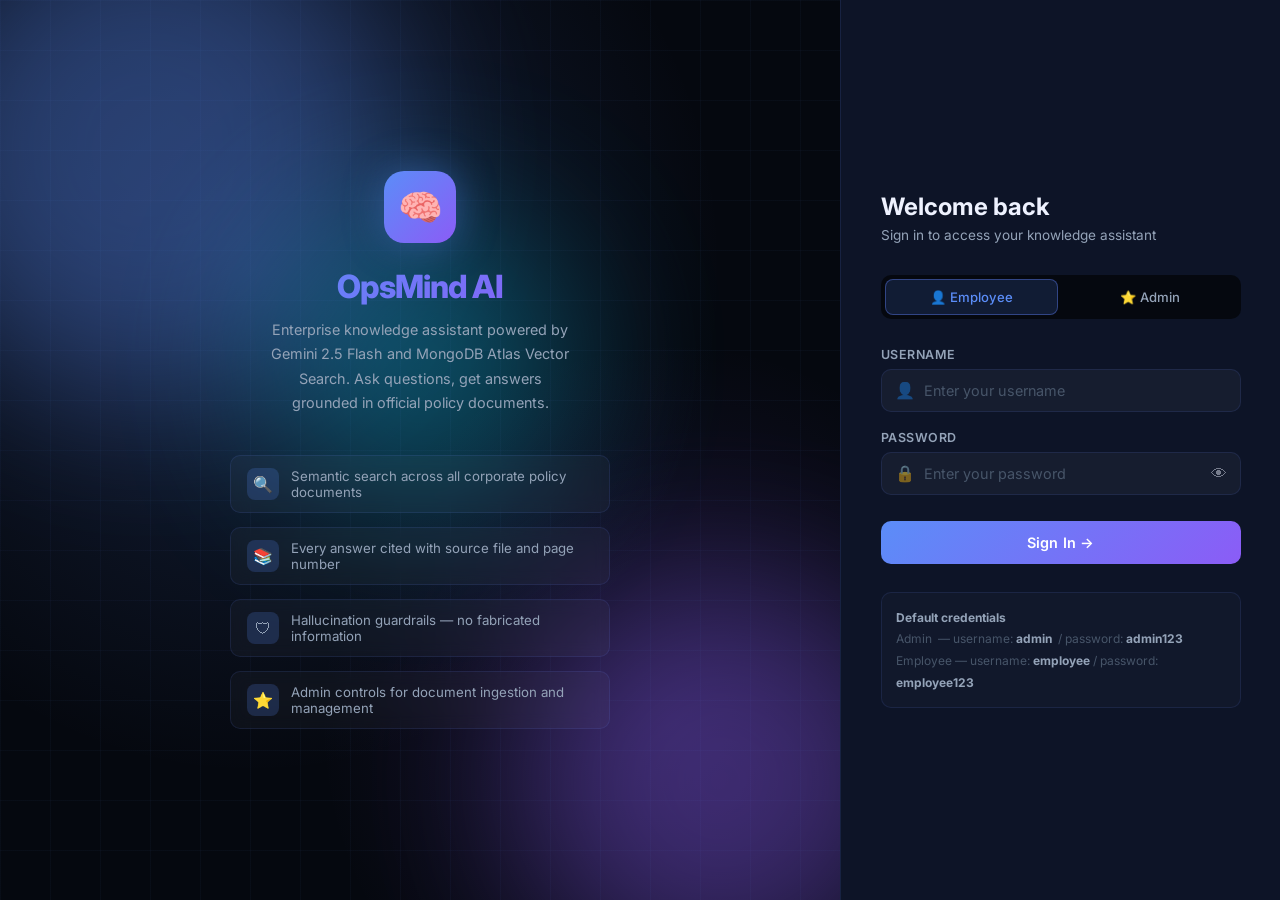
==== commit 049c3a3f: "resolve[backend & deploy/errors]: Removing some errors relayed to deployment and url redirects." ====
--- a/frontend/index.html
+++ b/frontend/index.html
@@ -115,7 +115,6 @@
         <strong>Default credentials</strong><br/>
         Admin &nbsp;— username: <strong>admin</strong> &nbsp;/ password: <strong>admin123</strong><br/>
         Employee — username: <strong>employee</strong> / password: <strong>employee123</strong><br/>
-        <span style="margin-top:4px;display:block;color:var(--danger);font-size:.7rem">⚠ Change these in your .env before production use.</span>
       </div>
 
     </div>
@@ -129,7 +128,7 @@
     const token = localStorage.getItem('opsmind_token');
     const user  = JSON.parse(localStorage.getItem('opsmind_user') || 'null');
     if (token && user) {
-      window.location.href = user.role === 'admin' ? '/app/admin.html' : '/app/chat.html';
+      window.location.href = user.role === 'admin' ? '/admin.html' : '/chat.html';
     }
   })();
 
@@ -173,7 +172,7 @@
       Auth.saveAuth(data);
 
       // Redirect by role
-      window.location.href = data.role === 'admin' ? '/app/admin.html' : '/app/chat.html';
+      window.location.href = data.role === 'admin' ? '/admin.html' : '/chat.html';
 
     } catch (err) {
       errEl.textContent = err.message;
